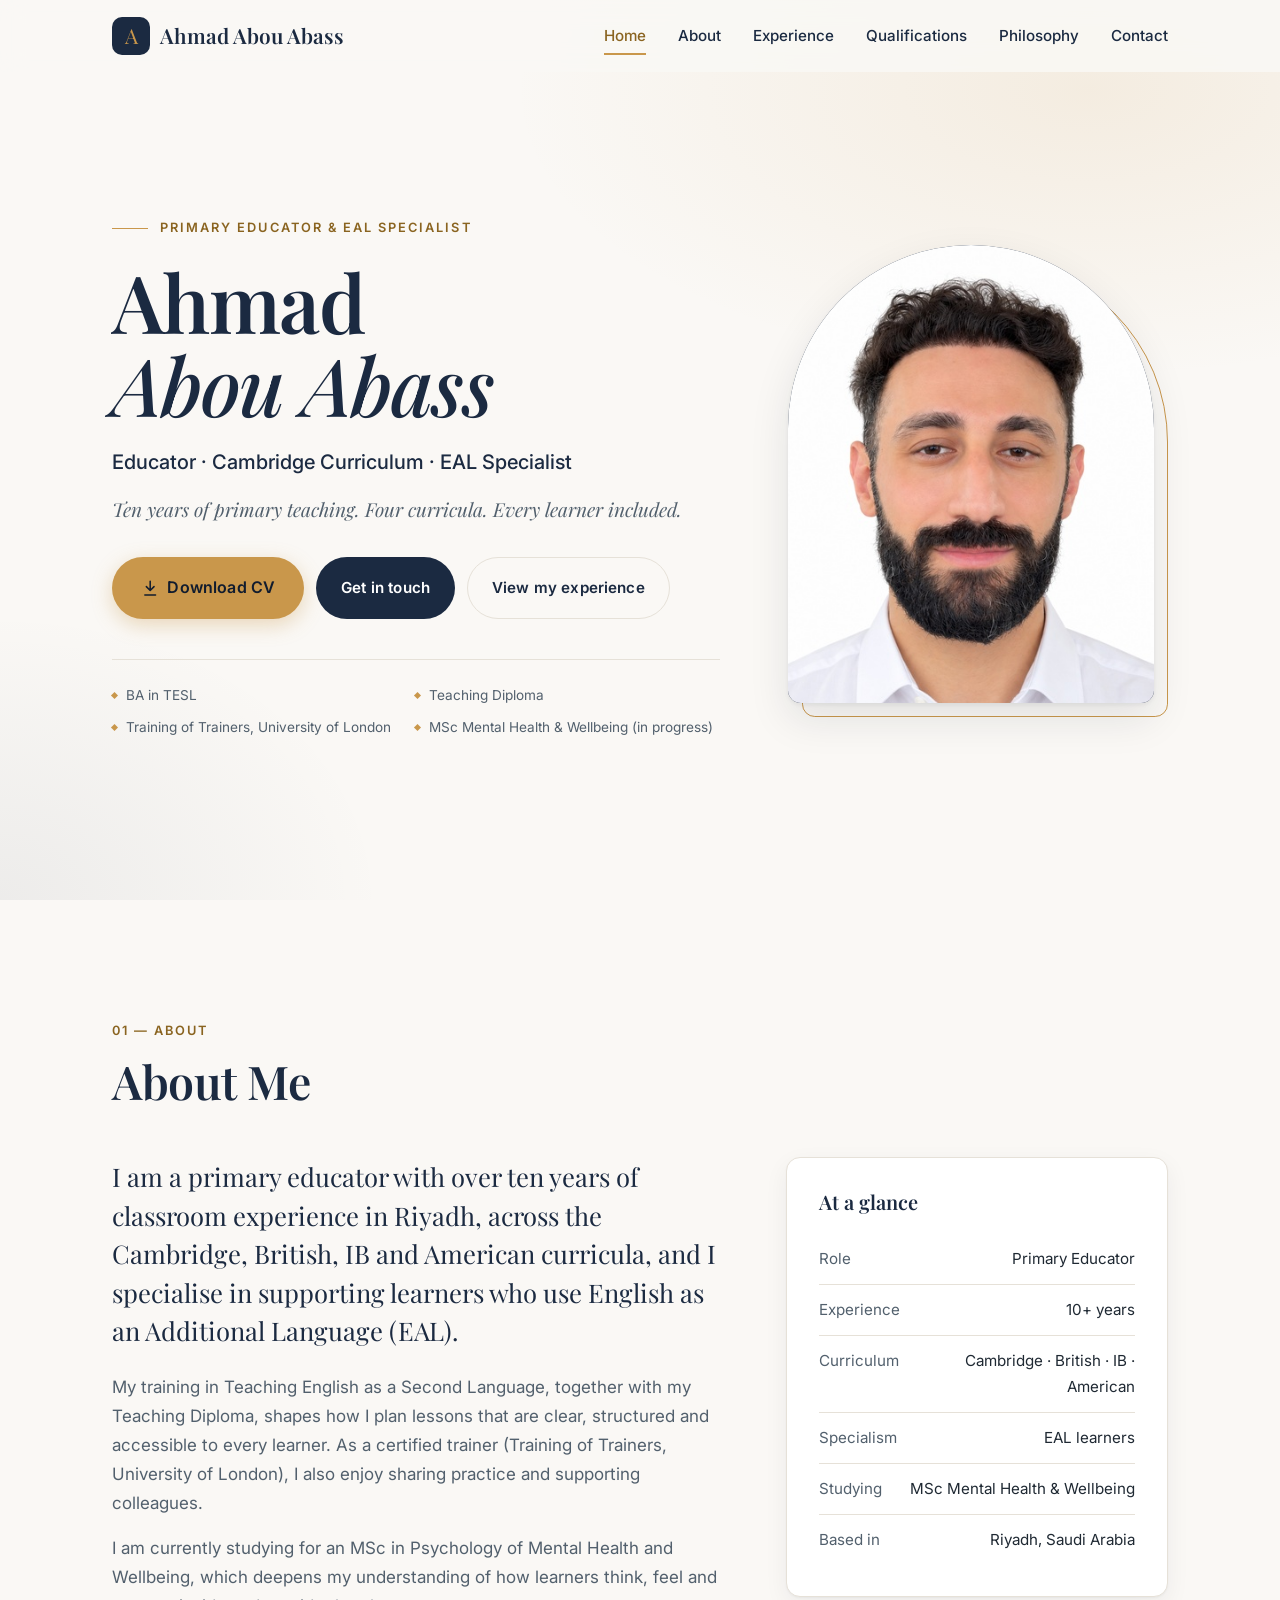
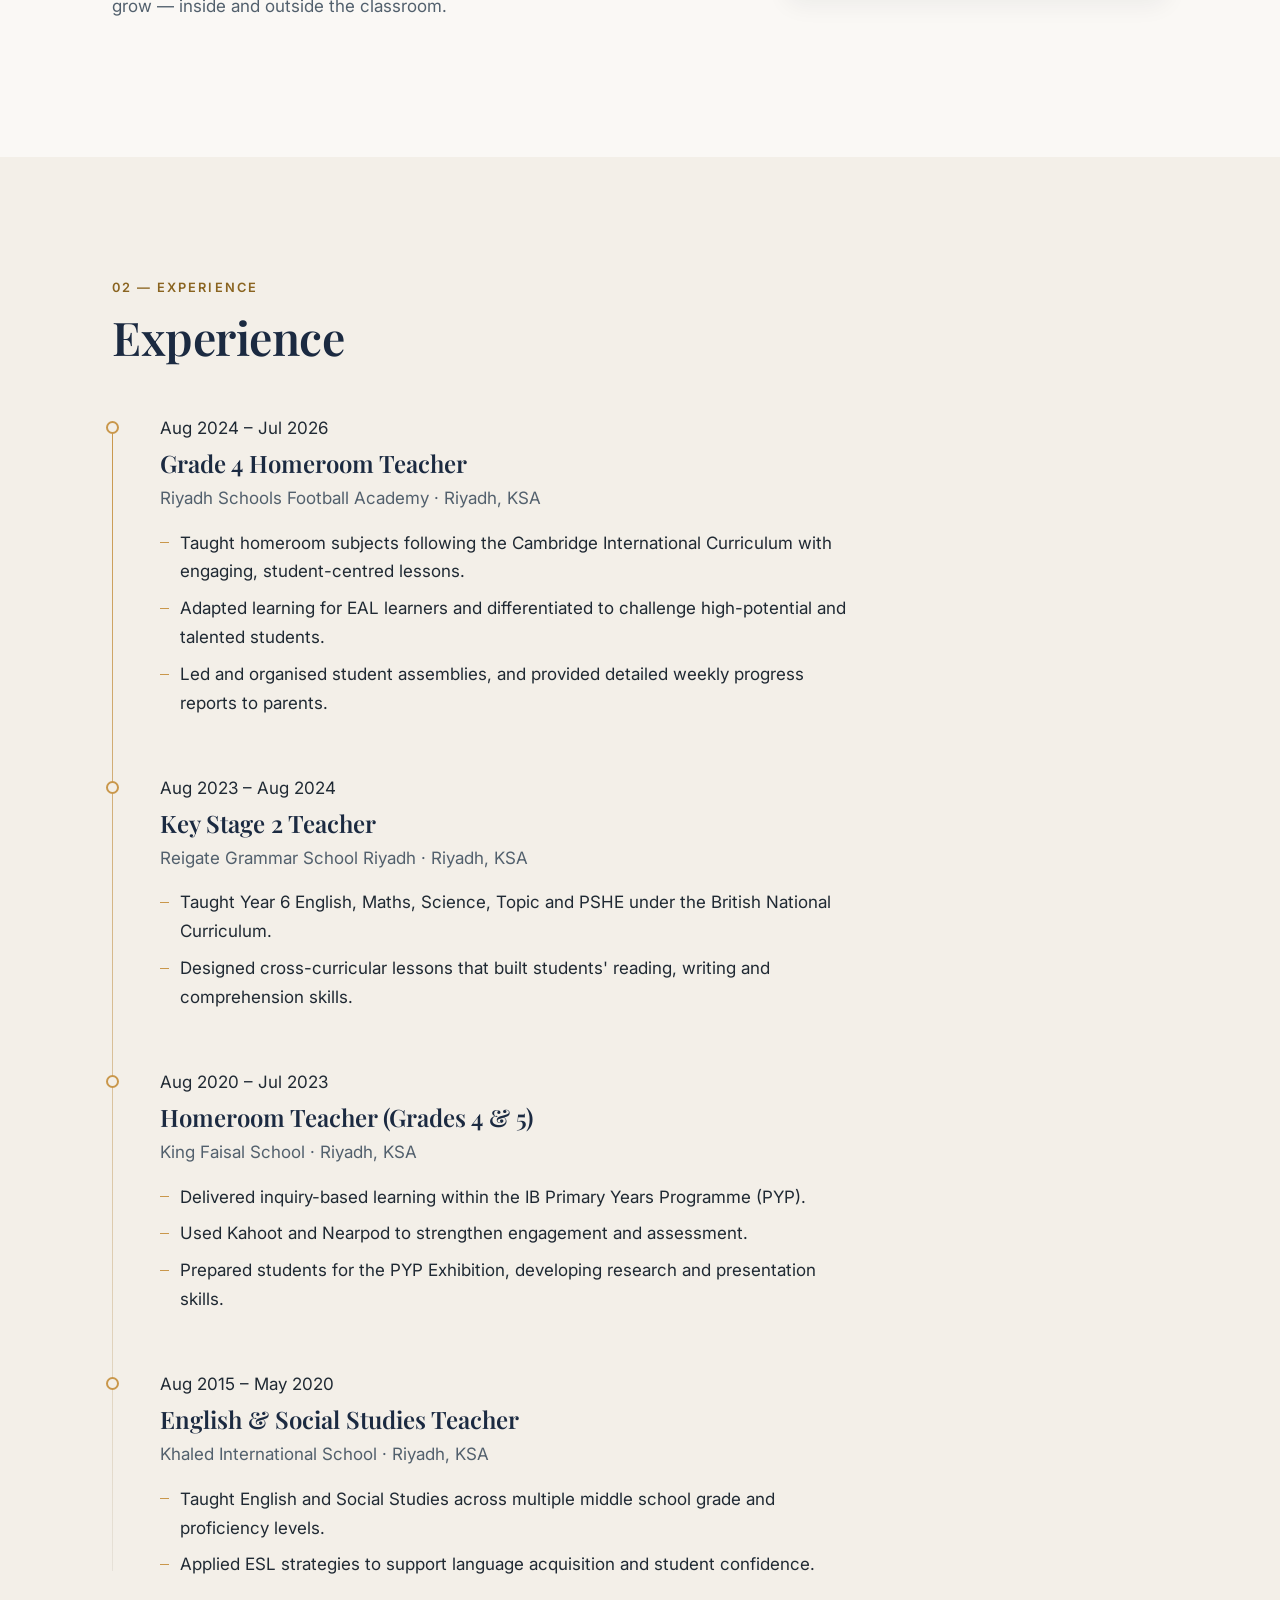
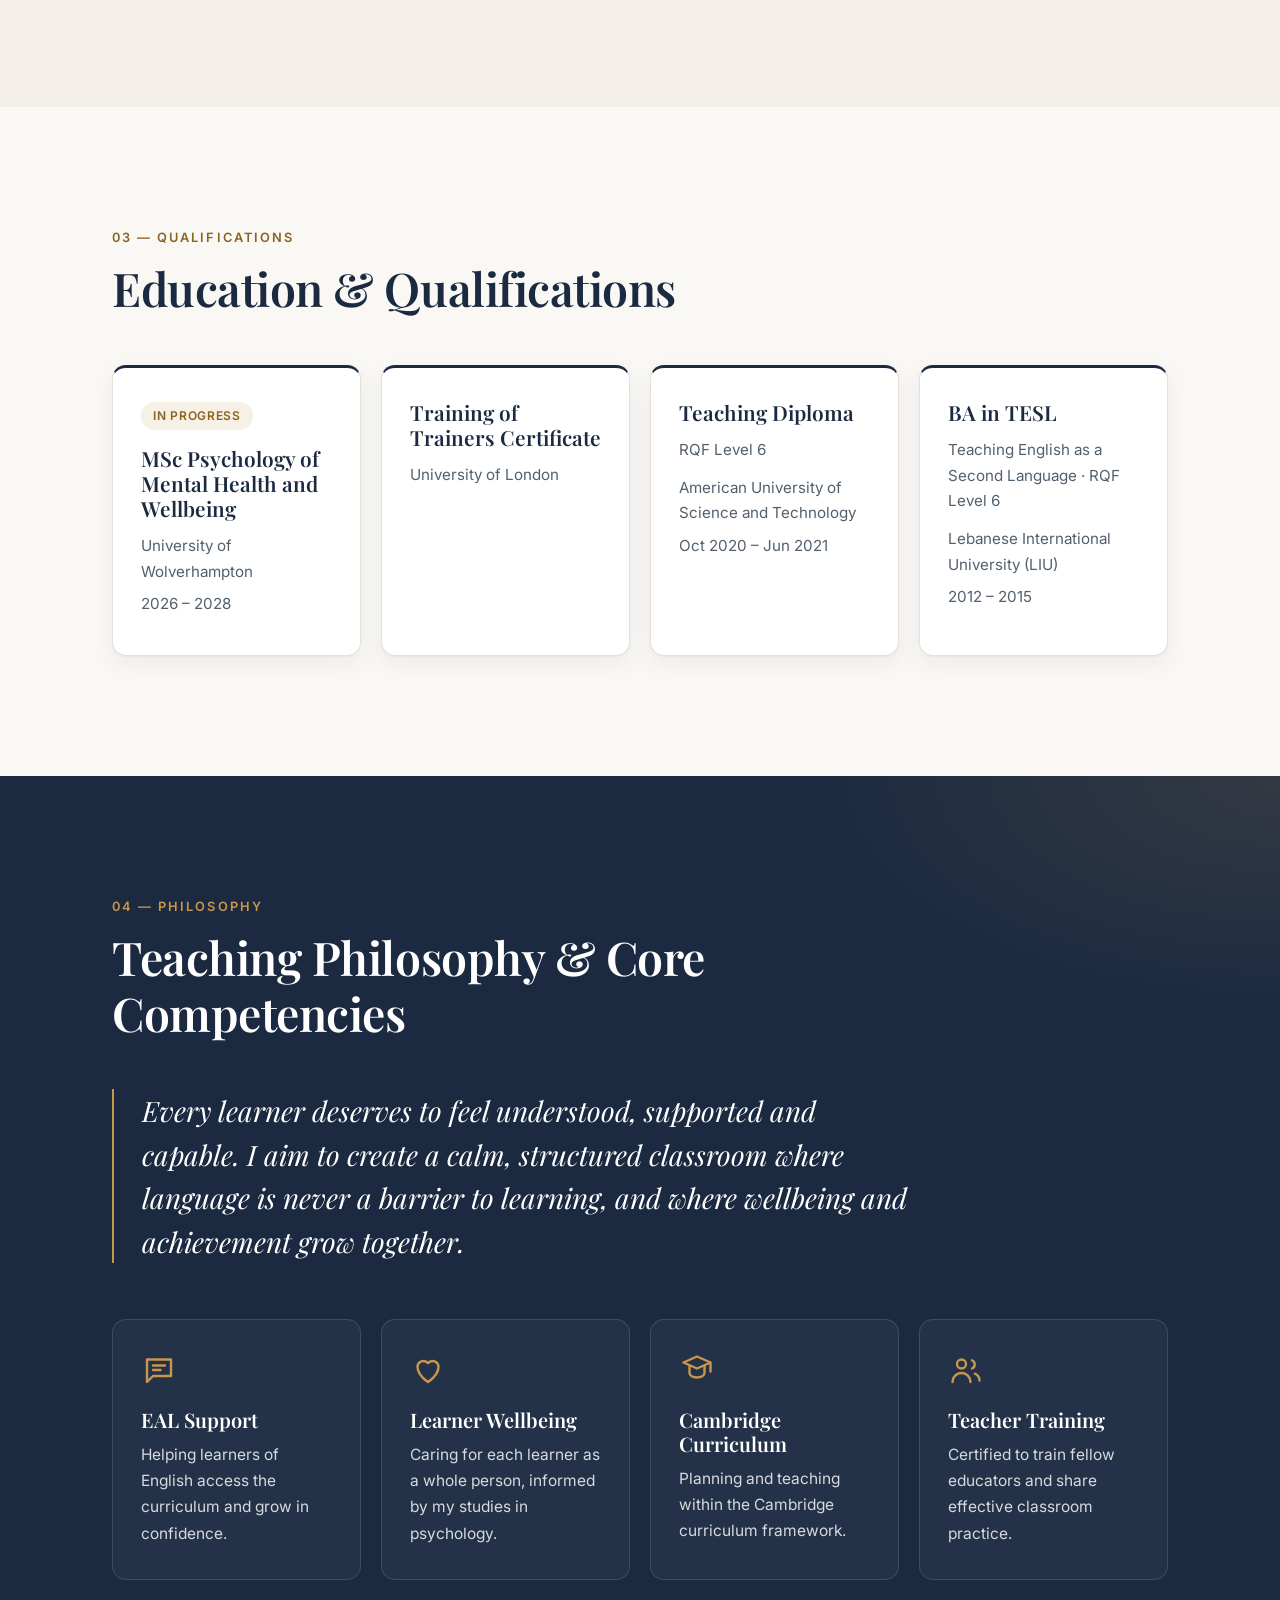
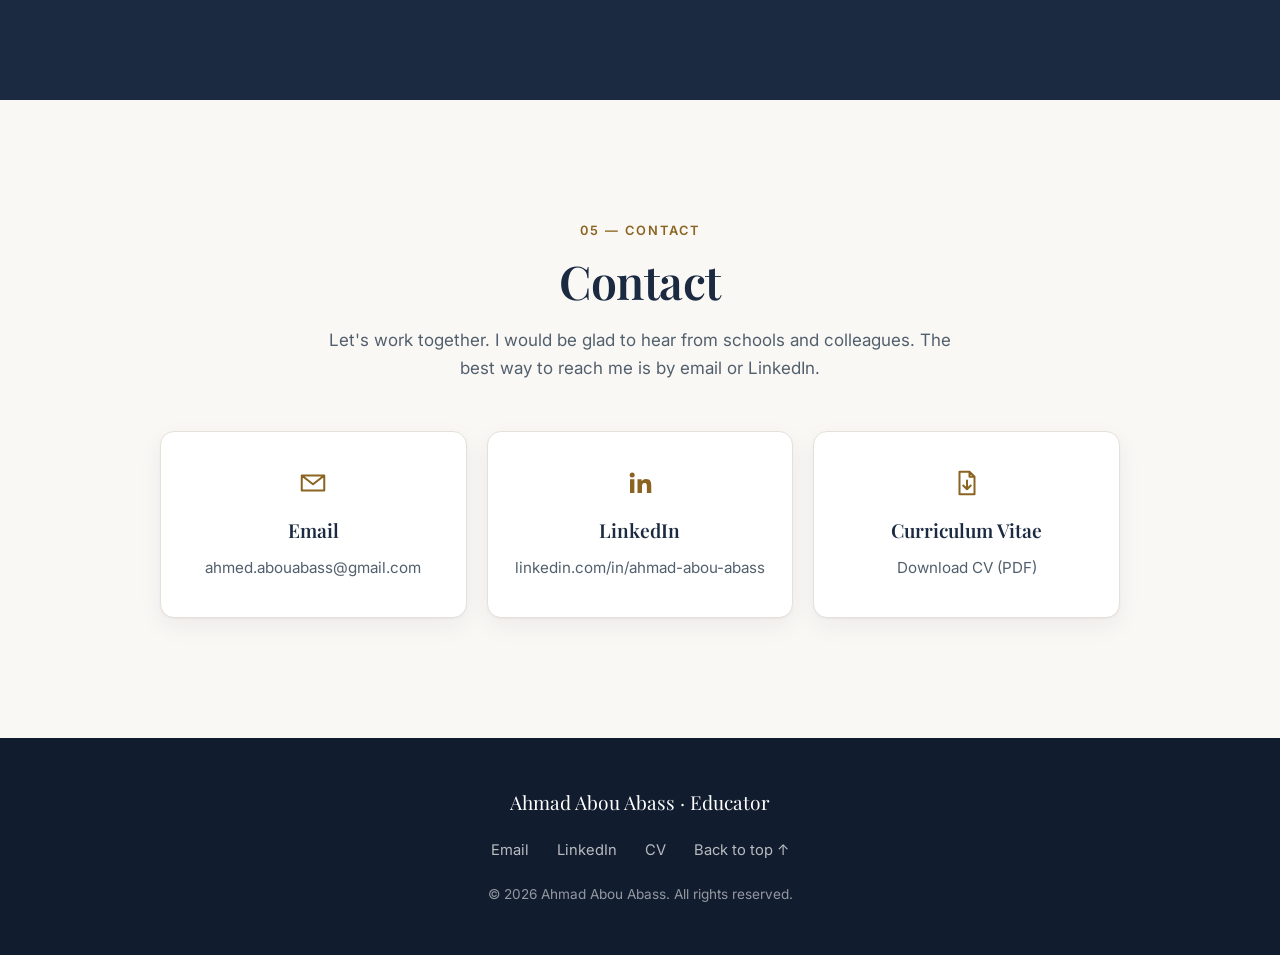
==== index.html @ f16c4aff "First version of Ahmad's portfolio website Single-page site with all eight sections, CV download, co" ====
<!DOCTYPE html>
<html lang="en">
<head>
  <!-- ===== Basic page settings ===== -->
  <meta charset="UTF-8">
  <!-- Makes the page scale correctly on phones and tablets -->
  <meta name="viewport" content="width=device-width, initial-scale=1">
  <title>Ahmad Abou Abass | Educator · Cambridge Curriculum · EAL Specialist</title>
  <meta name="description" content="Portfolio of Ahmad Abou Abass, a primary educator and EAL specialist with over ten years of experience across the Cambridge, British, IB and American curricula.">
  <meta name="theme-color" content="#1B2A41">

  <!-- Small "A" icon shown in the browser tab -->
  <link rel="icon" href="data:image/svg+xml,%3Csvg xmlns='http://www.w3.org/2000/svg' viewBox='0 0 64 64'%3E%3Crect width='64' height='64' rx='14' fill='%231B2A41'/%3E%3Ctext x='50%25' y='54%25' text-anchor='middle' dominant-baseline='middle' font-family='Georgia,serif' font-size='38' fill='%23C9974B'%3EA%3C/text%3E%3C/svg%3E">

  <!-- Fonts from Google Fonts: Playfair Display (headings) and Inter (body text) -->
  <link rel="preconnect" href="https://fonts.googleapis.com">
  <link rel="preconnect" href="https://fonts.gstatic.com" crossorigin>
  <link href="https://fonts.googleapis.com/css2?family=Inter:wght@400;500;600&family=Playfair+Display:ital,wght@0,500;0,600;1,500&display=swap" rel="stylesheet">

  <!-- Our own styles -->
  <link rel="stylesheet" href="styles.css">

  <!-- Tells the CSS that JavaScript is running (used for the fade-in animations) -->
  <script>document.documentElement.classList.add("js");</script>
  <!-- Our own JavaScript. "defer" means it runs after the page has loaded. -->
  <script src="script.js" defer></script>
</head>

<body>
  <!-- Accessibility: lets keyboard users jump straight past the menu -->
  <a class="skip-link" href="#main">Skip to main content</a>

  <!-- =====================================================
       SECTION 1: HEADER / NAVIGATION BAR
       ===================================================== -->
  <header class="site-header" id="site-header">
    <div class="container header-inner">
      <a class="logo" href="#home" aria-label="Ahmad Abou Abass, back to top">
        <span class="logo-mark" aria-hidden="true">A</span>
        <span class="logo-text">Ahmad Abou Abass</span>
      </a>

      <!-- Menu button: only visible on small screens -->
      <button class="nav-toggle" type="button" aria-controls="primary-nav" aria-expanded="false">
        <span class="nav-toggle-bars" aria-hidden="true"></span>
        <span class="visually-hidden">Open menu</span>
      </button>

      <nav class="primary-nav" id="primary-nav" aria-label="Main">
        <ul class="nav-list">
          <li><a class="nav-link" href="#home">Home</a></li>
          <li><a class="nav-link" href="#about">About</a></li>
          <li><a class="nav-link" href="#experience">Experience</a></li>
          <li><a class="nav-link" href="#education">Qualifications</a></li>
          <li><a class="nav-link" href="#philosophy">Philosophy</a></li>
          <li><a class="nav-link" href="#contact">Contact</a></li>
        </ul>
      </nav>
    </div>
  </header>

  <main id="main">

    <!-- =====================================================
         SECTION 2: HERO (the first thing visitors see)
         ===================================================== -->
    <section class="hero" id="home" aria-labelledby="hero-title">
      <div class="container hero-inner">
        <div class="hero-content">
          <p class="eyebrow reveal">Primary Educator &amp; EAL Specialist</p>
          <!-- The surname sits on its own line for a balanced, two-line heading -->
          <h1 class="hero-title reveal" id="hero-title">
            Ahmad <span class="hero-title-surname">Abou Abass</span>
          </h1>
          <p class="hero-subtitle reveal">
            Educator <span aria-hidden="true">·</span> Cambridge Curriculum <span aria-hidden="true">·</span> EAL Specialist
          </p>
          <p class="hero-tagline reveal">
            Ten years of primary teaching. Four curricula. Every learner included.
          </p>

          <div class="hero-actions reveal">
            <!-- Main call to action. The CV link is controlled in script.js -->
            <a class="btn btn--primary btn--large" href="cv/Ahmad-CV.pdf" data-cv-link>
              <svg class="btn-icon" viewBox="0 0 24 24" aria-hidden="true" focusable="false"><path d="M12 3v12m0 0-5-5m5 5 5-5M5 21h14" fill="none" stroke="currentColor" stroke-width="2" stroke-linecap="round" stroke-linejoin="round"/></svg>
              Download CV
            </a>
            <a class="btn btn--secondary" href="#contact">Get in touch</a>
            <a class="btn btn--ghost" href="#experience">View my experience</a>
          </div>

          <!-- Confirmed qualifications only -->
          <ul class="hero-credentials reveal" aria-label="Key qualifications">
            <li>BA in TESL</li>
            <li>Teaching Diploma</li>
            <li>Training of Trainers, University of London</li>
            <li>MSc Mental Health &amp; Wellbeing (in progress)</li>
          </ul>
        </div>

        <!-- =================================================
             PORTRAIT AREA
             TO CHANGE YOUR PHOTO LATER:
             Replace images/ahmad-abou-abass.jpg with a new photo
             of the same name (portrait shape, ideally at least
             800 × 1000 pixels), then update width and height
             below to the new photo's size.
             ================================================= -->
        <div class="hero-photo reveal">
          <div class="photo-frame">
            <img class="photo-image" src="images/ahmad-abou-abass.jpg" alt="Portrait of Ahmad Abou Abass" width="413" height="531">
          </div>
        </div>
      </div>
    </section>

    <!-- =====================================================
         SECTION 3: ABOUT ME
         DRAFT TEXT: written only from Ahmad's confirmed facts.
         Ahmad should review and personalise it.
         ===================================================== -->
    <section class="section" id="about" aria-labelledby="about-title">
      <div class="container">
        <header class="section-header reveal">
          <p class="section-number">01 — About</p>
          <h2 class="section-title" id="about-title">About Me</h2>
        </header>

        <div class="about-grid">
          <div class="about-text reveal">
            <p class="lead">
              I am a primary educator with over ten years of classroom experience in Riyadh, across the
              Cambridge, British, IB and American curricula, and I specialise in supporting learners who
              use English as an Additional Language (EAL).
            </p>
            <p>
              My training in Teaching English as a Second Language, together with my Teaching Diploma,
              shapes how I plan lessons that are clear, structured and accessible to every learner.
              As a certified trainer (Training of Trainers, University of London), I also enjoy
              sharing practice and supporting colleagues.
            </p>
            <p>
              I am currently studying for an MSc in Psychology of Mental Health and Wellbeing, which deepens my
              understanding of how learners think, feel and grow — inside and outside the classroom.
            </p>
          </div>

          <aside class="about-card reveal" aria-label="At a glance">
            <h3 class="about-card-title">At a glance</h3>
            <ul class="fact-list">
              <li><span class="fact-label">Role</span><span>Primary Educator</span></li>
              <li><span class="fact-label">Experience</span><span>10+ years</span></li>
              <li><span class="fact-label">Curriculum</span><span>Cambridge · British · IB · American</span></li>
              <li><span class="fact-label">Specialism</span><span>EAL learners</span></li>
              <li><span class="fact-label">Studying</span><span>MSc Mental Health &amp; Wellbeing</span></li>
              <li><span class="fact-label">Based in</span><span>Riyadh, Saudi Arabia</span></li>
            </ul>
          </aside>
        </div>
      </div>
    </section>

    <!-- =====================================================
         SECTION 4: EXPERIENCE (timeline)
         ===================================================== -->
    <section class="section section--tinted" id="experience" aria-labelledby="experience-title">
      <div class="container">
        <header class="section-header reveal">
          <p class="section-number">02 — Experience</p>
          <h2 class="section-title" id="experience-title">Experience</h2>
        </header>

        <ol class="timeline">
          <!-- Each role is one <li class="timeline-item">. Newest role first. -->
          <li class="timeline-item reveal">
            <p class="timeline-date">Aug 2024 – Jul 2026</p>
            <h3 class="timeline-role">Grade 4 Homeroom Teacher</h3>
            <p class="timeline-place">Riyadh Schools Football Academy · Riyadh, KSA</p>
            <ul class="timeline-points">
              <li>Taught homeroom subjects following the Cambridge International Curriculum with engaging, student-centred lessons.</li>
              <li>Adapted learning for EAL learners and differentiated to challenge high-potential and talented students.</li>
              <li>Led and organised student assemblies, and provided detailed weekly progress reports to parents.</li>
            </ul>
          </li>

          <li class="timeline-item reveal">
            <p class="timeline-date">Aug 2023 – Aug 2024</p>
            <h3 class="timeline-role">Key Stage 2 Teacher</h3>
            <p class="timeline-place">Reigate Grammar School Riyadh · Riyadh, KSA</p>
            <ul class="timeline-points">
              <li>Taught Year 6 English, Maths, Science, Topic and PSHE under the British National Curriculum.</li>
              <li>Designed cross-curricular lessons that built students' reading, writing and comprehension skills.</li>
            </ul>
          </li>

          <li class="timeline-item reveal">
            <p class="timeline-date">Aug 2020 – Jul 2023</p>
            <h3 class="timeline-role">Homeroom Teacher (Grades 4 &amp; 5)</h3>
            <p class="timeline-place">King Faisal School · Riyadh, KSA</p>
            <ul class="timeline-points">
              <li>Delivered inquiry-based learning within the IB Primary Years Programme (PYP).</li>
              <li>Used Kahoot and Nearpod to strengthen engagement and assessment.</li>
              <li>Prepared students for the PYP Exhibition, developing research and presentation skills.</li>
            </ul>
          </li>

          <li class="timeline-item reveal">
            <p class="timeline-date">Aug 2015 – May 2020</p>
            <h3 class="timeline-role">English &amp; Social Studies Teacher</h3>
            <p class="timeline-place">Khaled International School · Riyadh, KSA</p>
            <ul class="timeline-points">
              <li>Taught English and Social Studies across multiple middle school grade and proficiency levels.</li>
              <li>Applied ESL strategies to support language acquisition and student confidence.</li>
            </ul>
          </li>
        </ol>
      </div>
    </section>

    <!-- =====================================================
         SECTION 5: EDUCATION & QUALIFICATIONS (cards)
         ===================================================== -->
    <section class="section" id="education" aria-labelledby="education-title">
      <div class="container">
        <header class="section-header reveal">
          <p class="section-number">03 — Qualifications</p>
          <h2 class="section-title" id="education-title">Education &amp; Qualifications</h2>
        </header>

        <ul class="card-grid">
          <li class="card reveal">
            <span class="card-badge card-badge--progress">In progress</span>
            <h3 class="card-title">MSc Psychology of Mental Health and Wellbeing</h3>
            <p class="card-meta">University of Wolverhampton</p>
            <p class="card-meta">2026 – 2028</p>
          </li>

          <li class="card reveal">
            <h3 class="card-title">Training of Trainers Certificate</h3>
            <p class="card-meta">University of London</p>
          </li>

          <li class="card reveal">
            <h3 class="card-title">Teaching Diploma</h3>
            <p class="card-subtitle">RQF Level 6</p>
            <p class="card-meta">American University of Science and Technology</p>
            <p class="card-meta">Oct 2020 – Jun 2021</p>
          </li>

          <li class="card reveal">
            <h3 class="card-title">BA in TESL</h3>
            <p class="card-subtitle">Teaching English as a Second Language · RQF Level 6</p>
            <p class="card-meta">Lebanese International University (LIU)</p>
            <p class="card-meta">2012 – 2015</p>
          </li>
        </ul>
      </div>
    </section>

    <!-- =====================================================
         SECTION 6: TEACHING PHILOSOPHY & CORE COMPETENCIES
         DRAFT TEXT: Ahmad should review and personalise it.
         ===================================================== -->
    <section class="section section--dark" id="philosophy" aria-labelledby="philosophy-title">
      <div class="container">
        <header class="section-header reveal">
          <p class="section-number">04 — Philosophy</p>
          <h2 class="section-title" id="philosophy-title">Teaching Philosophy &amp; Core Competencies</h2>
        </header>

        <blockquote class="philosophy-quote reveal">
          <p>
            Every learner deserves to feel understood, supported and capable. I aim to create a calm,
            structured classroom where language is never a barrier to learning, and where wellbeing
            and achievement grow together.
          </p>
        </blockquote>

        <ul class="competency-grid">
          <li class="competency reveal">
            <svg class="competency-icon" viewBox="0 0 24 24" aria-hidden="true" focusable="false"><path d="M4 5h16v11H8l-4 4V5Z M8 9h8 M8 12h5" fill="none" stroke="currentColor" stroke-width="1.6" stroke-linecap="round" stroke-linejoin="round"/></svg>
            <h3 class="competency-title">EAL Support</h3>
            <p>Helping learners of English access the curriculum and grow in confidence.</p>
          </li>
          <li class="competency reveal">
            <svg class="competency-icon" viewBox="0 0 24 24" aria-hidden="true" focusable="false"><path d="M12 20s-7-4.4-7-10a4 4 0 0 1 7-2.6A4 4 0 0 1 19 10c0 5.6-7 10-7 10Z" fill="none" stroke="currentColor" stroke-width="1.6" stroke-linejoin="round"/></svg>
            <h3 class="competency-title">Learner Wellbeing</h3>
            <p>Caring for each learner as a whole person, informed by my studies in psychology.</p>
          </li>
          <li class="competency reveal">
            <svg class="competency-icon" viewBox="0 0 24 24" aria-hidden="true" focusable="false"><path d="M3 7l9-4 9 4-9 4-9-4Z M7 9v5c0 1.7 2.2 3 5 3s5-1.3 5-3V9 M21 7v6" fill="none" stroke="currentColor" stroke-width="1.6" stroke-linecap="round" stroke-linejoin="round"/></svg>
            <h3 class="competency-title">Cambridge Curriculum</h3>
            <p>Planning and teaching within the Cambridge curriculum framework.</p>
          </li>
          <li class="competency reveal">
            <svg class="competency-icon" viewBox="0 0 24 24" aria-hidden="true" focusable="false"><path d="M9 11a3 3 0 1 0 0-6 3 3 0 0 0 0 6Z M3 20c0-3.3 2.7-6 6-6s6 2.7 6 6 M16 5.5a3 3 0 0 1 0 5.5 M18 14.5c1.8.8 3 2.6 3 4.5" fill="none" stroke="currentColor" stroke-width="1.6" stroke-linecap="round" stroke-linejoin="round"/></svg>
            <h3 class="competency-title">Teacher Training</h3>
            <p>Certified to train fellow educators and share effective classroom practice.</p>
          </li>
        </ul>
      </div>
    </section>

    <!-- =====================================================
         SECTION 7: CONTACT
         Email and LinkedIn are set in script.js (SITE_SETTINGS)
         ===================================================== -->
    <section class="section" id="contact" aria-labelledby="contact-title">
      <div class="container contact-inner">
        <header class="section-header section-header--center reveal">
          <p class="section-number">05 — Contact</p>
          <h2 class="section-title" id="contact-title">Contact</h2>
          <p class="section-intro">
            Let's work together. I would be glad to hear from schools and colleagues. The best way to reach me is by email or LinkedIn.
          </p>
        </header>

        <ul class="contact-grid">
          <li class="reveal">
            <a class="contact-card" href="#contact" data-contact="email">
              <svg class="contact-icon" viewBox="0 0 24 24" aria-hidden="true" focusable="false"><path d="M3 6h18v12H3V6Zm0 0 9 7 9-7" fill="none" stroke="currentColor" stroke-width="1.6" stroke-linejoin="round"/></svg>
              <span class="contact-label">Email</span>
              <span class="contact-value" data-contact-text="email"><span class="placeholder placeholder--small">[PLACEHOLDER: Email address]</span></span>
            </a>
          </li>
          <li class="reveal">
            <a class="contact-card" href="#contact" data-contact="linkedin">
              <svg class="contact-icon" viewBox="0 0 24 24" aria-hidden="true" focusable="false"><path d="M4 9h3.5v11H4V9Zm1.75-5.5a2 2 0 1 1 0 4 2 2 0 0 1 0-4ZM10 9h3.3v1.6c.5-.9 1.7-1.9 3.6-1.9 3.6 0 4.1 2.3 4.1 5.3V20h-3.5v-5.2c0-1.3 0-2.9-1.8-2.9s-2.1 1.4-2.1 2.8V20H10V9Z" fill="currentColor"/></svg>
              <span class="contact-label">LinkedIn</span>
              <span class="contact-value" data-contact-text="linkedin"><span class="placeholder placeholder--small">[PLACEHOLDER: LinkedIn URL]</span></span>
            </a>
          </li>
          <li class="reveal">
            <a class="contact-card" href="cv/Ahmad-CV.pdf" data-cv-link>
              <svg class="contact-icon" viewBox="0 0 24 24" aria-hidden="true" focusable="false"><path d="M6 3h8l4 4v14H6V3Zm8 0v4h4 M12 10v7m0 0-3-3m3 3 3-3" fill="none" stroke="currentColor" stroke-width="1.6" stroke-linecap="round" stroke-linejoin="round"/></svg>
              <span class="contact-label">Curriculum Vitae</span>
              <span class="contact-value">Download CV (PDF)</span>
            </a>
          </li>
        </ul>
      </div>
    </section>

  </main>

  <!-- =====================================================
       SECTION 8: FOOTER
       ===================================================== -->
  <footer class="site-footer">
    <div class="container footer-inner">
      <p class="footer-name">Ahmad Abou Abass <span aria-hidden="true">·</span> Educator</p>
      <ul class="footer-links">
        <li><a href="#contact" data-contact="email">Email</a></li>
        <li><a href="#contact" data-contact="linkedin">LinkedIn</a></li>
        <li><a href="cv/Ahmad-CV.pdf" data-cv-link>CV</a></li>
        <li><a href="#home">Back to top ↑</a></li>
      </ul>
      <p class="footer-copy">&copy; <span id="current-year">2026</span> Ahmad Abou Abass. All rights reserved.</p>
    </div>
  </footer>

  <!-- Small pop-up message area (used for "coming soon" notices).
       aria-live means screen readers will read the message aloud. -->
  <div class="notice" id="site-notice" role="status" aria-live="polite"></div>
</body>
</html>
---- styles.css ----
/* =========================================================
   styles.css — the look of Ahmad's portfolio
   ---------------------------------------------------------
   Contents:
   1.  Design settings (colours, fonts, spacing)
   2.  Basic reset and page defaults
   3.  Reusable helpers (container, buttons, placeholders)
   4.  Header and navigation
   5.  Hero
   6.  Shared section styles
   7.  About
   8.  Experience timeline
   9.  Education cards
   10. Philosophy & competencies
   11. Contact
   12. Footer
   13. Pop-up notice
   14. Fade-in animations
   15. Screen sizes (small phones, tablet, desktop)
   16. Reduced motion (accessibility)
   ========================================================= */


/* ---------- 1. Design settings ----------
   Change a colour or font here and it updates everywhere. */
:root {
  /* Colours */
  --color-navy:        #1B2A41;  /* main brand colour */
  --color-navy-deep:   #111C2E;  /* footer, darkest areas */
  --color-gold:        #C9974B;  /* warm accent (buttons, details) */
  --color-gold-dark:   #8A6420;  /* gold for small text on light backgrounds */
  --color-ink:         #1F2933;  /* main text */
  --color-muted:       #52606D;  /* secondary text */
  --color-bg:          #FAF8F5;  /* warm ivory page background */
  --color-bg-tint:     #F3EFE8;  /* slightly darker background for alternate sections */
  --color-surface:     #FFFFFF;  /* cards */
  --color-line:        #E6E1D8;  /* thin borders */

  /* Fonts */
  --font-heading: "Playfair Display", Georgia, "Times New Roman", serif;
  --font-body:    "Inter", system-ui, -apple-system, "Segoe UI", Roboto, Arial, sans-serif;

  /* Spacing and shapes */
  --container-width: 1120px;
  --section-space:   clamp(4.5rem, 10vw, 7.5rem);
  --radius:          14px;
  --radius-small:    8px;
  --shadow-soft:     0 1px 2px rgba(17, 28, 46, 0.04), 0 8px 24px rgba(17, 28, 46, 0.06);
  --shadow-lift:     0 2px 4px rgba(17, 28, 46, 0.06), 0 16px 40px rgba(17, 28, 46, 0.10);
  --header-height:   72px;
  --ease:            cubic-bezier(0.22, 1, 0.36, 1);
}


/* ---------- 2. Basic reset and page defaults ---------- */
*,
*::before,
*::after {
  box-sizing: border-box; /* widths include padding, which makes layout predictable */
}

html {
  scroll-behavior: smooth;                         /* smooth scrolling for menu links */
  scroll-padding-top: calc(var(--header-height) + 16px); /* stops the fixed header covering headings */
}

body {
  margin: 0;
  font-family: var(--font-body);
  font-size: 1.0625rem;
  line-height: 1.7;
  color: var(--color-ink);
  background-color: var(--color-bg);
  -webkit-font-smoothing: antialiased;
}

/* Stops the page scrolling behind the open mobile menu */
body.menu-open {
  overflow: hidden;
}

h1, h2, h3 {
  font-family: var(--font-heading);
  font-weight: 600;
  line-height: 1.2;
  color: var(--color-navy);
  margin: 0;
}

p {
  margin: 0 0 1rem;
}

ul, ol {
  margin: 0;
  padding: 0;
  list-style: none;
}

a {
  color: inherit;
}

svg {
  display: block;
}

/* Clear focus outline for keyboard users (accessibility) */
:focus-visible {
  outline: 3px solid var(--color-gold);
  outline-offset: 3px;
  border-radius: 4px;
}


/* ---------- 3. Reusable helpers ---------- */

/* Centres content and keeps it from getting too wide */
.container {
  width: 100%;
  max-width: var(--container-width);
  margin: 0 auto;
  padding: 0 1.5rem;
}

/* Hidden visually, but still read by screen readers */
.visually-hidden {
  position: absolute;
  width: 1px;
  height: 1px;
  padding: 0;
  margin: -1px;
  overflow: hidden;
  clip: rect(0, 0, 0, 0);
  white-space: nowrap;
  border: 0;
}

/* "Skip to main content" link: appears only when focused with the keyboard */
.skip-link {
  position: absolute;
  top: -100px;
  left: 1rem;
  z-index: 200;
  padding: 0.75rem 1.25rem;
  background: var(--color-navy);
  color: #fff;
  border-radius: var(--radius-small);
  text-decoration: none;
  font-weight: 600;
}

.skip-link:focus {
  top: 1rem;
}

/* Buttons */
.btn {
  display: inline-flex;
  align-items: center;
  justify-content: center;
  gap: 0.5rem;
  padding: 0.8rem 1.5rem;
  border: 1.5px solid transparent;
  border-radius: 999px;
  font-family: var(--font-body);
  font-size: 0.95rem;
  font-weight: 600;
  letter-spacing: 0.01em;
  text-decoration: none;
  cursor: pointer;
  transition: transform 0.25s var(--ease), box-shadow 0.25s var(--ease),
              background-color 0.25s ease, color 0.25s ease, border-color 0.25s ease;
}

.btn:hover {
  transform: translateY(-2px);
}

.btn--large {
  padding: 1rem 1.75rem;
  font-size: 1rem;
}

/* Gold: the main button (Download CV) */
.btn--primary {
  background-color: var(--color-gold);
  color: var(--color-navy-deep);
  box-shadow: 0 6px 20px rgba(201, 151, 75, 0.35);
}

.btn--primary:hover {
  background-color: #D4A65E;
  box-shadow: 0 10px 28px rgba(201, 151, 75, 0.45);
}

/* Navy: secondary button */
.btn--secondary {
  background-color: var(--color-navy);
  color: #fff;
}

.btn--secondary:hover {
  background-color: var(--color-navy-deep);
  box-shadow: var(--shadow-soft);
}

/* Outline: quiet third button */
.btn--ghost {
  border-color: var(--color-line);
  color: var(--color-navy);
  background: transparent;
}

.btn--ghost:hover {
  border-color: var(--color-navy);
}

.btn-icon {
  width: 1.15em;
  height: 1.15em;
}

/* Placeholders: highlighted so missing information is easy to spot */
.placeholder {
  display: inline-block;
  padding: 0.05em 0.45em;
  font-family: var(--font-body);
  font-size: 0.85em;
  font-weight: 500;
  font-style: normal;
  line-height: 1.5;
  color: #7A5300;
  background-color: #FFF4D6;
  border: 1px dashed #D9A93F;
  border-radius: 6px;
}

.placeholder--small {
  font-size: 0.8rem;
}


/* ---------- 4. Header and navigation ---------- */
.site-header {
  position: fixed;
  top: 0;
  left: 0;
  right: 0;
  z-index: 100;
  height: var(--header-height);
  background-color: rgba(250, 248, 245, 0.85);
  backdrop-filter: blur(12px);           /* frosted-glass effect */
  -webkit-backdrop-filter: blur(12px);
  border-bottom: 1px solid transparent;
  transition: border-color 0.3s ease, box-shadow 0.3s ease;
}

/* Added by script.js once the visitor scrolls down */
.site-header.is-scrolled {
  border-bottom-color: var(--color-line);
  box-shadow: 0 4px 20px rgba(17, 28, 46, 0.05);
}

.header-inner {
  display: flex;
  align-items: center;
  justify-content: space-between;
  height: 100%;
}

.logo {
  display: inline-flex;
  align-items: center;
  gap: 0.65rem;
  text-decoration: none;
}

.logo-mark {
  display: grid;
  place-items: center;
  width: 38px;
  height: 38px;
  border-radius: 10px;
  background-color: var(--color-navy);
  color: var(--color-gold);
  font-family: var(--font-heading);
  font-size: 1.3rem;
}

.logo-text {
  font-family: var(--font-heading);
  font-size: 1.3rem;
  font-weight: 600;
  color: var(--color-navy);
}

/* Menu ("hamburger") button — mobile only */
.nav-toggle {
  position: relative;
  z-index: 110;
  display: grid;
  place-items: center;
  width: 44px;   /* 44px = comfortable tap size on phones */
  height: 44px;
  padding: 0;
  border: 1px solid var(--color-line);
  border-radius: 10px;
  background: var(--color-surface);
  cursor: pointer;
}

/* Three lines drawn with one element and its ::before / ::after */
.nav-toggle-bars,
.nav-toggle-bars::before,
.nav-toggle-bars::after {
  display: block;
  width: 20px;
  height: 2px;
  border-radius: 2px;
  background-color: var(--color-navy);
  transition: transform 0.3s var(--ease), background-color 0.2s ease;
}

.nav-toggle-bars {
  position: relative;
}

.nav-toggle-bars::before,
.nav-toggle-bars::after {
  content: "";
  position: absolute;
  left: 0;
}

.nav-toggle-bars::before { top: -6px; }
.nav-toggle-bars::after  { top: 6px; }

/* When the menu is open, the three lines turn into an "X" */
.nav-toggle[aria-expanded="true"] .nav-toggle-bars {
  background-color: transparent;
}

.nav-toggle[aria-expanded="true"] .nav-toggle-bars::before {
  transform: translateY(6px) rotate(45deg);
}

.nav-toggle[aria-expanded="true"] .nav-toggle-bars::after {
  transform: translateY(-6px) rotate(-45deg);
}

/* Mobile menu panel: hidden above the screen until opened */
.primary-nav {
  position: fixed;
  top: var(--header-height);
  left: 0;
  right: 0;
  height: calc(100vh - var(--header-height));
  height: calc(100dvh - var(--header-height));
  padding: 2rem 1.5rem;
  background-color: var(--color-bg);
  border-top: 1px solid var(--color-line);
  opacity: 0;
  visibility: hidden;
  transform: translateY(-12px);
  transition: opacity 0.3s ease, transform 0.3s var(--ease), visibility 0.3s;
}

.primary-nav.is-open {
  opacity: 1;
  visibility: visible;
  transform: translateY(0);
}

.nav-list {
  display: flex;
  flex-direction: column;
  gap: 0.25rem;
}

.nav-link {
  display: block;
  padding: 0.85rem 0;
  font-family: var(--font-heading);
  font-size: 1.6rem;
  color: var(--color-navy);
  text-decoration: none;
  border-bottom: 1px solid var(--color-line);
}

.nav-link.is-active {
  color: var(--color-gold-dark);
}


/* ---------- 5. Hero ---------- */
.hero {
  position: relative;
  overflow: hidden;
  /* Top space = header height + breathing room; bottom slightly less than other sections */
  padding: calc(var(--header-height) + clamp(2.5rem, 6vw, 4.5rem)) 0 clamp(4rem, 8vw, 6rem);
  /* Soft glows in the background for depth */
  background:
    radial-gradient(60rem 30rem at 85% 10%, rgba(201, 151, 75, 0.12), transparent 60%),
    radial-gradient(40rem 30rem at 0% 100%, rgba(27, 42, 65, 0.06), transparent 60%),
    var(--color-bg);
}

.hero-inner {
  display: grid;
  gap: 3.5rem;
  align-items: center;
}

/* Keeps the text block a comfortable reading width */
.hero-content {
  max-width: 38rem;
}

.eyebrow {
  display: inline-flex;
  align-items: center;
  gap: 0.75rem;
  margin-bottom: 1.25rem;
  font-size: 0.8rem;
  font-weight: 600;
  letter-spacing: 0.16em;
  text-transform: uppercase;
  color: var(--color-gold-dark);
}

/* Small gold line before the eyebrow text */
.eyebrow::before {
  content: "";
  width: 2.25rem;
  height: 1px;
  background-color: var(--color-gold);
}

/* The name: sized to fit "Ahmad Abou Abass" on two balanced lines */
.hero-title {
  font-size: clamp(2.9rem, 7.5vw, 5rem);
  letter-spacing: -0.02em;
  line-height: 1.04;
  margin-bottom: 1.25rem;
}

/* Surname on its own line, in the elegant italic of the same font */
.hero-title-surname {
  display: block;
  font-style: italic;
  font-weight: 500;
}

.hero-subtitle {
  font-size: clamp(1.05rem, 2vw, 1.25rem);
  font-weight: 500;
  color: var(--color-navy);
  margin-bottom: 0.85rem;
}

.hero-tagline {
  font-family: var(--font-heading);
  font-style: italic;
  font-size: 1.2rem;
  color: var(--color-muted);
  margin-bottom: 2rem;
}

.hero-actions {
  display: flex;
  flex-wrap: wrap;
  gap: 0.75rem;
}

/* Row of qualifications under the buttons, separated by a thin line */
.hero-credentials {
  display: grid;
  gap: 0.6rem 1.5rem;
  margin-top: 2.5rem;
  padding-top: 1.5rem;
  border-top: 1px solid var(--color-line);
  font-size: 0.85rem;
  color: var(--color-muted);
}

.hero-credentials li {
  display: inline-flex;
  align-items: center;
  gap: 0.55rem;
}

/* Small gold diamond before each qualification */
.hero-credentials li::before {
  content: "";
  width: 5px;
  height: 5px;
  background-color: var(--color-gold);
  transform: rotate(45deg);
  flex-shrink: 0;
}

/* Hero items fade in one after another (a "stagger") */
.hero-content > .reveal:nth-child(2) { transition-delay: 0.08s; }
.hero-content > .reveal:nth-child(3) { transition-delay: 0.16s; }
.hero-content > .reveal:nth-child(4) { transition-delay: 0.24s; }
.hero-content > .reveal:nth-child(5) { transition-delay: 0.32s; }
.hero-content > .reveal:nth-child(6) { transition-delay: 0.40s; }
.hero-photo.reveal                   { transition-delay: 0.20s; }

/* ----- Portrait area ----- */
.hero-photo {
  position: relative;
  isolation: isolate; /* keeps the gold outline layered just behind the frame */
  justify-self: center;
  width: min(100%, 360px);
}

/* Thin gold outline offset behind the frame */
.hero-photo::before {
  content: "";
  position: absolute;
  inset: 14px -14px -14px 14px;
  z-index: -1;
  border: 1px solid var(--color-gold);
  border-radius: 200px 200px var(--radius) var(--radius);
}

.photo-frame {
  position: relative;
  display: flex;
  flex-direction: column;
  align-items: center;
  justify-content: center;
  gap: 1rem;
  aspect-ratio: 4 / 5;                /* portrait shape: 4 wide, 5 tall */
  overflow: hidden;                   /* keeps the photo inside the arch */
  border-radius: 200px 200px var(--radius) var(--radius); /* arched top */
  background: linear-gradient(160deg, var(--color-navy) 0%, var(--color-navy-deep) 100%);
  box-shadow: var(--shadow-lift);
}

/* Keeps the photo placeholder label neatly inside the frame */
.photo-frame .placeholder {
  max-width: 85%;
  text-align: center;
}

/* Your photo: fills the frame and is cropped neatly (never stretched) */
.photo-image {
  position: absolute;
  inset: 0;
  width: 100%;
  height: 100%;
  object-fit: cover;
  object-position: center 20%; /* keeps the face near the top in view */
}

.photo-initial {
  font-family: var(--font-heading);
  font-size: 7rem;
  line-height: 1;
  color: var(--color-gold);
}


/* ---------- 6. Shared section styles ---------- */
.section {
  padding: var(--section-space) 0;
}

.section--tinted {
  background-color: var(--color-bg-tint);
}

.section-header {
  max-width: 40rem;
  margin-bottom: 3rem;
}

.section-header--center {
  margin-left: auto;
  margin-right: auto;
  text-align: center;
}

.section-number {
  margin-bottom: 0.75rem;
  font-size: 0.8rem;
  font-weight: 600;
  letter-spacing: 0.16em;
  text-transform: uppercase;
  color: var(--color-gold-dark);
}

.section-title {
  font-size: clamp(2rem, 4.5vw, 2.9rem);
  letter-spacing: -0.01em;
}

.section-intro {
  margin-top: 1rem;
  color: var(--color-muted);
}


/* ---------- 7. About ---------- */
.about-grid {
  display: grid;
  gap: 2.5rem;
}

.about-text p {
  color: var(--color-muted);
}

.about-text .lead {
  font-family: var(--font-heading);
  font-size: clamp(1.3rem, 2.6vw, 1.6rem);
  line-height: 1.5;
  color: var(--color-navy);
  margin-bottom: 1.5rem;
}

.about-card {
  align-self: start;
  padding: 2rem;
  background-color: var(--color-surface);
  border: 1px solid var(--color-line);
  border-radius: var(--radius);
  box-shadow: var(--shadow-soft);
}

.about-card-title {
  font-size: 1.25rem;
  margin-bottom: 1.25rem;
}

.fact-list li {
  display: flex;
  justify-content: space-between;
  gap: 1rem;
  padding: 0.75rem 0;
  border-bottom: 1px solid var(--color-line);
  font-size: 0.95rem;
  text-align: right;
}

.fact-list li:last-child {
  border-bottom: none;
}

.fact-label {
  color: var(--color-muted);
  text-align: left;
}


/* ---------- 8. Experience timeline ---------- */
.timeline {
  position: relative;
  max-width: 46rem;
  padding-left: 2rem;
}

/* The vertical gold line */
.timeline::before {
  content: "";
  position: absolute;
  top: 0.5rem;
  bottom: 0.5rem;
  left: 0;
  width: 1px;
  background: linear-gradient(var(--color-gold), var(--color-line));
}

.timeline-item {
  position: relative;
  padding-bottom: 3rem;
}

.timeline-item:last-child {
  padding-bottom: 0;
}

/* The dot on the line */
.timeline-item::before {
  content: "";
  position: absolute;
  top: 0.45rem;
  left: calc(-2rem - 6px);
  width: 13px;
  height: 13px;
  border-radius: 50%;
  background-color: var(--color-bg-tint);
  border: 2px solid var(--color-gold);
}

.timeline-date {
  margin-bottom: 0.4rem;
}

.timeline-role {
  font-size: 1.5rem;
  margin-bottom: 0.35rem;
}

.timeline-place {
  color: var(--color-muted);
  margin-bottom: 1rem;
}

.timeline-points li {
  position: relative;
  padding-left: 1.25rem;
  margin-bottom: 0.5rem;
  color: var(--color-ink);
}

/* Small gold dash instead of a normal bullet */
.timeline-points li::before {
  content: "";
  position: absolute;
  top: 0.8em;
  left: 0;
  width: 0.55rem;
  height: 1px;
  background-color: var(--color-gold);
}


/* ---------- 9. Education cards ---------- */
.card-grid {
  display: grid;
  gap: 1.25rem;
  /* As many columns as fit, each at least 240px wide */
  grid-template-columns: repeat(auto-fit, minmax(240px, 1fr));
}

.card {
  position: relative;
  padding: 2rem 1.75rem;
  background-color: var(--color-surface);
  border: 1px solid var(--color-line);
  border-top: 3px solid var(--color-navy);
  border-radius: var(--radius);
  box-shadow: var(--shadow-soft);
  transition: transform 0.35s var(--ease), box-shadow 0.35s var(--ease);
}

.card:hover {
  transform: translateY(-4px);
  box-shadow: var(--shadow-lift);
}

.card-badge {
  display: inline-block;
  margin-bottom: 1rem;
  padding: 0.25rem 0.75rem;
  border-radius: 999px;
  font-size: 0.75rem;
  font-weight: 600;
  letter-spacing: 0.06em;
  text-transform: uppercase;
}

.card-badge--progress {
  background-color: rgba(201, 151, 75, 0.15);
  color: var(--color-gold-dark);
}

.card-title {
  font-size: 1.3rem;
  margin-bottom: 0.75rem;
}

.card-subtitle {
  font-size: 0.95rem;
  color: var(--color-muted);
  margin-bottom: 0.75rem;
}

.card-meta {
  font-size: 0.95rem;
  color: var(--color-muted);
  margin-bottom: 0.4rem;
}


/* ---------- 10. Philosophy & competencies (dark section) ---------- */
.section--dark {
  background:
    radial-gradient(50rem 25rem at 100% 0%, rgba(201, 151, 75, 0.14), transparent 60%),
    var(--color-navy);
  color: rgba(255, 255, 255, 0.82);
}

.section--dark .section-title,
.section--dark h3 {
  color: #fff;
}

.section--dark .section-number {
  color: var(--color-gold);
}

.philosophy-quote {
  position: relative;
  max-width: 50rem;
  margin: 0 0 3.5rem;
  padding-left: 1.75rem;
  border-left: 2px solid var(--color-gold);
}

.philosophy-quote p {
  margin: 0;
  font-family: var(--font-heading);
  font-style: italic;
  font-size: clamp(1.3rem, 2.8vw, 1.75rem);
  line-height: 1.55;
  color: #fff;
}

.competency-grid {
  display: grid;
  gap: 1.25rem;
  grid-template-columns: repeat(auto-fit, minmax(230px, 1fr));
}

.competency {
  padding: 2rem 1.75rem;
  border: 1px solid rgba(255, 255, 255, 0.12);
  border-radius: var(--radius);
  background-color: rgba(255, 255, 255, 0.04);
  transition: background-color 0.3s ease, border-color 0.3s ease, transform 0.35s var(--ease);
}

.competency:hover {
  background-color: rgba(255, 255, 255, 0.07);
  border-color: rgba(201, 151, 75, 0.5);
  transform: translateY(-4px);
}

.competency-icon {
  width: 36px;
  height: 36px;
  margin-bottom: 1.25rem;
  color: var(--color-gold);
}

.competency-title {
  font-size: 1.25rem;
  margin-bottom: 0.6rem;
}

.competency p {
  margin: 0;
  font-size: 0.97rem;
}


/* ---------- 11. Contact ---------- */
.contact-grid {
  display: grid;
  gap: 1.25rem;
  grid-template-columns: repeat(auto-fit, minmax(240px, 1fr));
  max-width: 60rem;
  margin: 0 auto;
}

.contact-card {
  display: flex;
  flex-direction: column;
  align-items: center;
  gap: 0.5rem;
  height: 100%;
  padding: 2.25rem 1.5rem;
  text-align: center;
  text-decoration: none;
  background-color: var(--color-surface);
  border: 1px solid var(--color-line);
  border-radius: var(--radius);
  box-shadow: var(--shadow-soft);
  transition: transform 0.35s var(--ease), box-shadow 0.35s var(--ease), border-color 0.3s ease;
}

.contact-card:hover {
  transform: translateY(-4px);
  border-color: var(--color-gold);
  box-shadow: var(--shadow-lift);
}

.contact-icon {
  width: 30px;
  height: 30px;
  margin-bottom: 0.5rem;
  color: var(--color-gold-dark);
}

.contact-label {
  font-family: var(--font-heading);
  font-size: 1.2rem;
  font-weight: 600;
  color: var(--color-navy);
}

.contact-value {
  font-size: 0.95rem;
  color: var(--color-muted);
  word-break: break-word;
}


/* ---------- 12. Footer ---------- */
.site-footer {
  padding: 3rem 0;
  background-color: var(--color-navy-deep);
  color: rgba(255, 255, 255, 0.7);
  font-size: 0.92rem;
}

.footer-inner {
  display: flex;
  flex-direction: column;
  align-items: center;
  gap: 1.25rem;
  text-align: center;
}

.footer-name {
  margin: 0;
  font-family: var(--font-heading);
  font-size: 1.2rem;
  color: #fff;
}

.footer-links {
  display: flex;
  flex-wrap: wrap;
  justify-content: center;
  gap: 0.5rem 1.75rem;
}

.footer-links a {
  text-decoration: none;
  transition: color 0.2s ease;
}

.footer-links a:hover {
  color: var(--color-gold);
}

.footer-copy {
  margin: 0;
  font-size: 0.85rem;
  color: rgba(255, 255, 255, 0.55);
}


/* ---------- 13. Pop-up notice ---------- */
.notice {
  position: fixed;
  left: 50%;
  bottom: 1.5rem;
  z-index: 300;
  width: max-content;
  max-width: calc(100% - 2rem);
  padding: 0.95rem 1.4rem;
  border-radius: var(--radius-small);
  background-color: var(--color-navy);
  color: #fff;
  font-size: 0.95rem;
  box-shadow: var(--shadow-lift);
  border-left: 3px solid var(--color-gold);
  opacity: 0;
  visibility: hidden;
  transform: translate(-50%, 16px);
  transition: opacity 0.3s ease, transform 0.3s var(--ease), visibility 0.3s;
}

.notice.is-visible {
  opacity: 1;
  visibility: visible;
  transform: translate(-50%, 0);
}


/* ---------- 14. Fade-in animations ----------
   Only applied when JavaScript is running (the "js" class),
   so the content is never hidden if JavaScript fails. */
.js .reveal {
  opacity: 0;
  transform: translateY(24px);
  transition: opacity 0.8s var(--ease), transform 0.8s var(--ease);
}

.js .reveal.is-visible {
  opacity: 1;
  transform: none;
}


/* ---------- 15. Screen sizes ---------- */

/* Wider phones and up (480px or more): qualifications in two neat columns */
@media (min-width: 480px) {
  .hero-credentials {
    grid-template-columns: repeat(2, max-content);
  }
}

/* Very small phones (under 380px): slightly smaller logo name so it fits */
@media (max-width: 379px) {
  .logo-text {
    font-size: 1.1rem;
  }
}

/* Tablet and up (768px wide or more) */
@media (min-width: 768px) {
  .container {
    padding: 0 2rem;
  }

  .about-grid {
    grid-template-columns: 1.6fr 1fr;
    gap: 4rem;
  }

  .timeline {
    padding-left: 3rem;
  }

  .timeline-item::before {
    left: calc(-3rem - 6px);
  }
}

/* Desktop (960px wide or more): normal menu instead of the mobile one */
@media (min-width: 960px) {
  .nav-toggle {
    display: none;
  }

  .primary-nav {
    position: static;
    height: auto;
    padding: 0;
    background: none;
    border: none;
    opacity: 1;
    visibility: visible;
    transform: none;
    transition: none;
  }

  .nav-list {
    flex-direction: row;
    gap: 2rem;
  }

  .nav-link {
    position: relative;
    padding: 0.4rem 0;
    font-family: var(--font-body);
    font-size: 0.95rem;
    font-weight: 500;
    border-bottom: none;
  }

  /* Gold underline that grows on hover / when active */
  .nav-link::after {
    content: "";
    position: absolute;
    left: 0;
    bottom: 0;
    width: 100%;
    height: 1.5px;
    background-color: var(--color-gold);
    transform: scaleX(0);
    transform-origin: left;
    transition: transform 0.3s var(--ease);
  }

  .nav-link:hover::after,
  .nav-link.is-active::after {
    transform: scaleX(1);
  }

  .hero {
    min-height: 100vh;
    display: flex;
    align-items: center;
  }

  /* Text column takes the remaining space; the portrait column
     grows smoothly with the screen, between 280px and 380px wide */
  .hero-inner {
    grid-template-columns: minmax(0, 1fr) clamp(280px, 30vw, 380px);
    gap: clamp(2.5rem, 4vw, 4.5rem);
  }

  .hero-photo {
    justify-self: end;
    width: calc(100% - 14px);
    margin-right: 14px; /* room for the gold outline */
  }
}


/* ---------- 16. Reduced motion ----------
   Some people get dizzy from movement and turn on "reduce motion"
   in their device settings. We respect that here. */
@media (prefers-reduced-motion: reduce) {
  html {
    scroll-behavior: auto;
  }

  *,
  *::before,
  *::after {
    transition-duration: 0.01ms !important;
    transition-delay: 0s !important;
    animation-duration: 0.01ms !important;
  }

  .js .reveal {
    opacity: 1;
    transform: none;
  }

  .btn:hover,
  .card:hover,
  .competency:hover,
  .contact-card:hover {
    transform: none;
  }
}
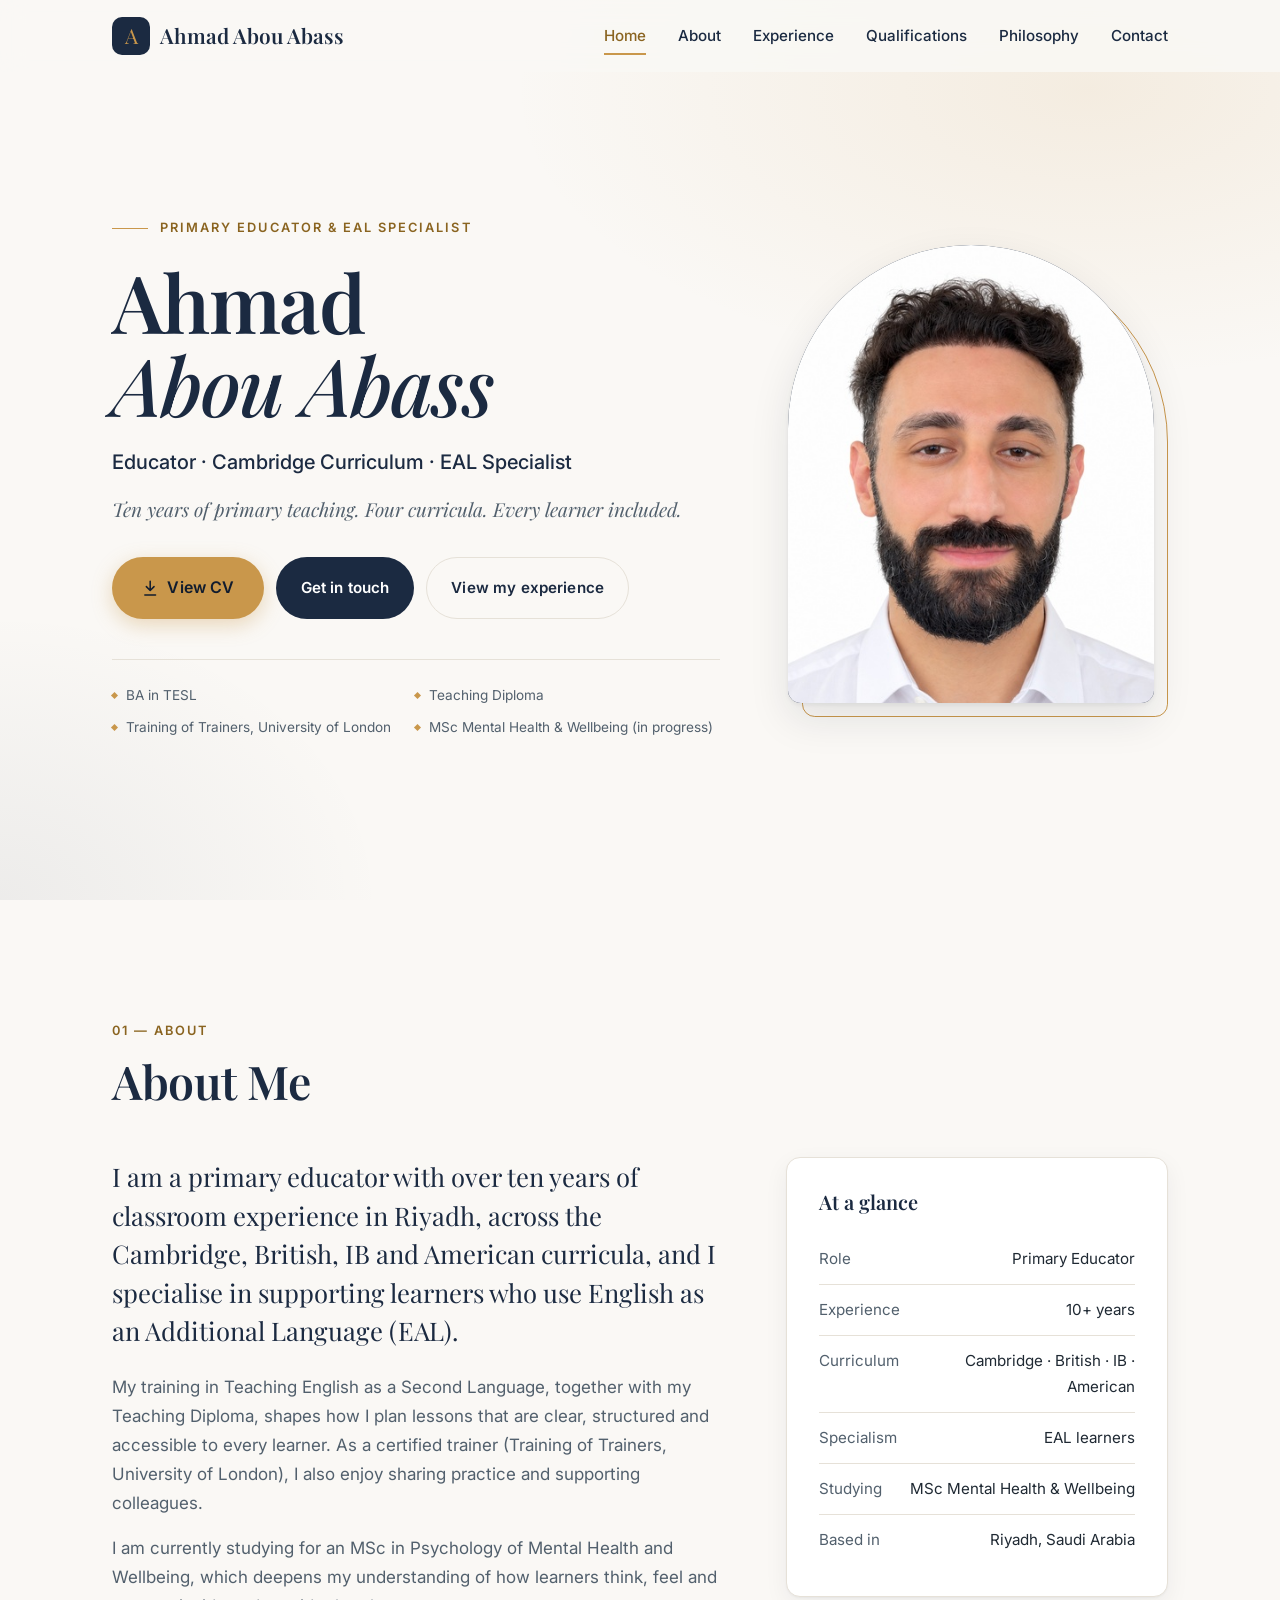
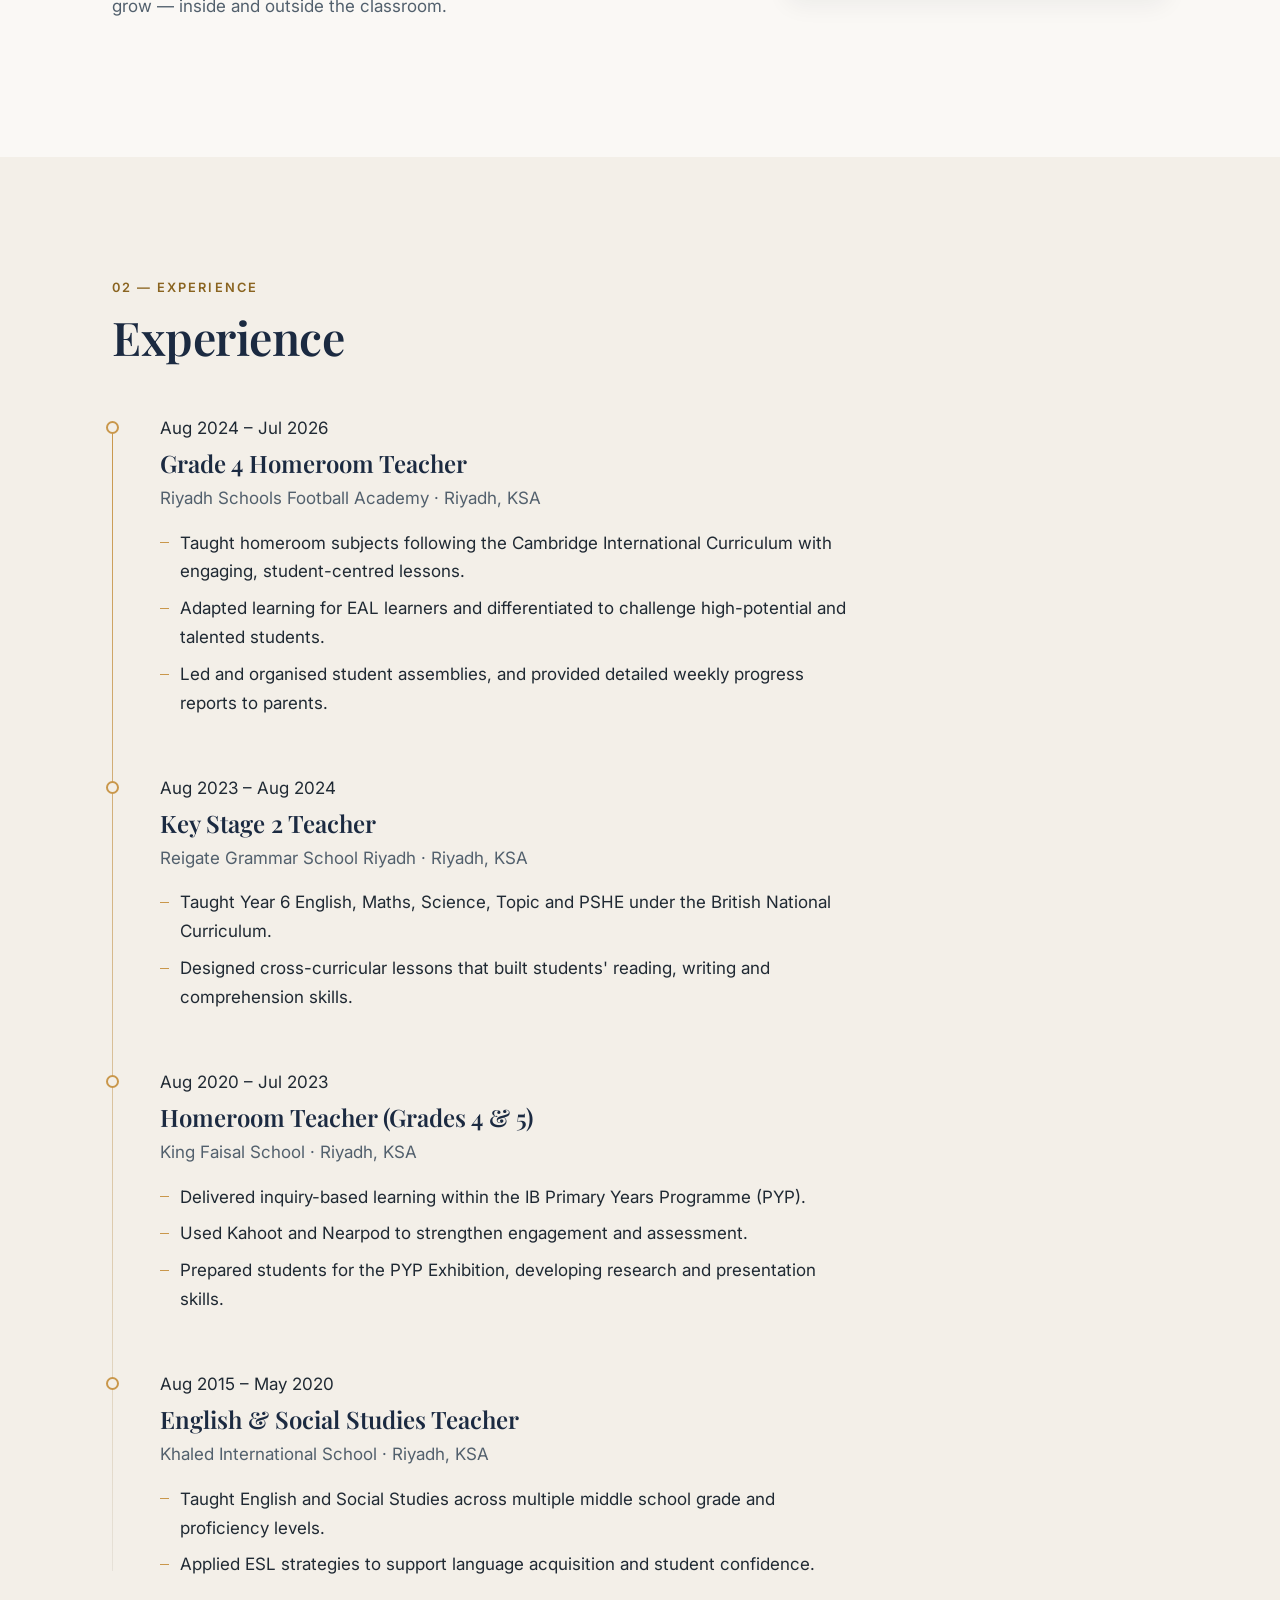
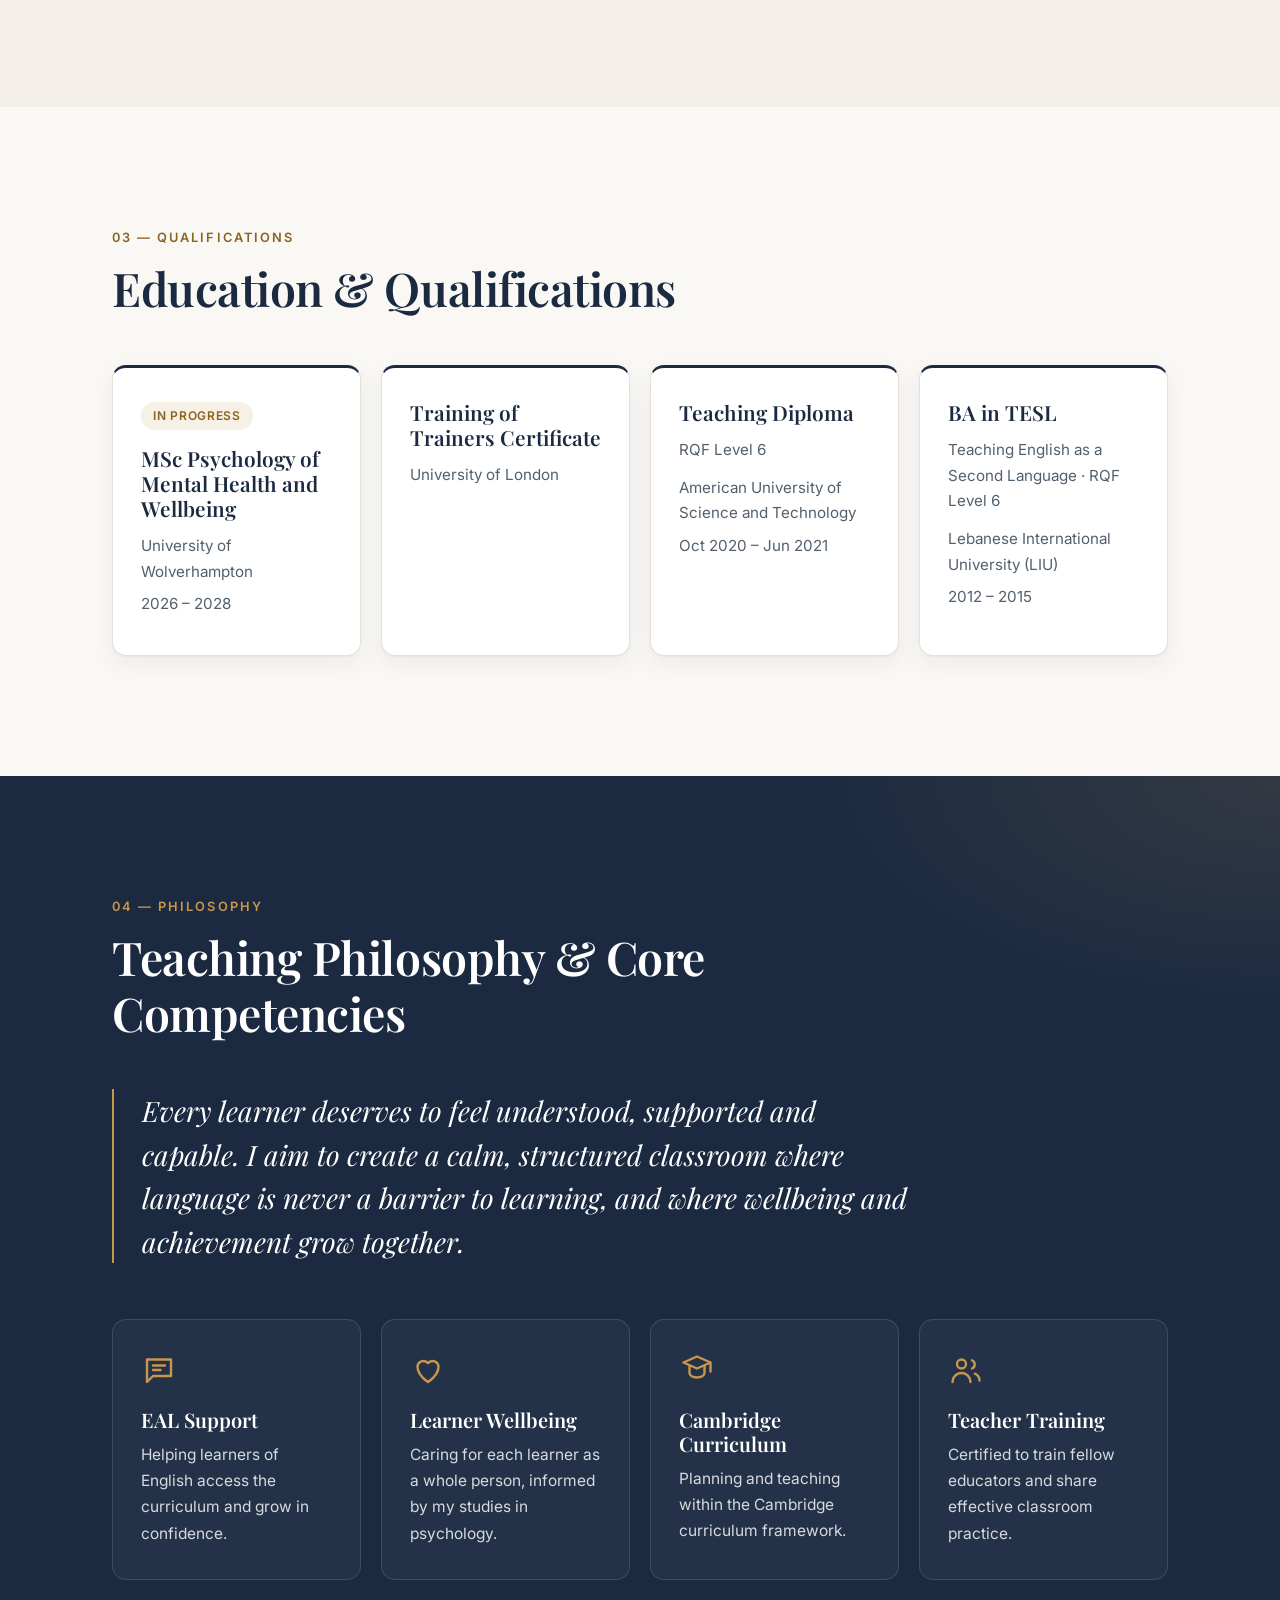
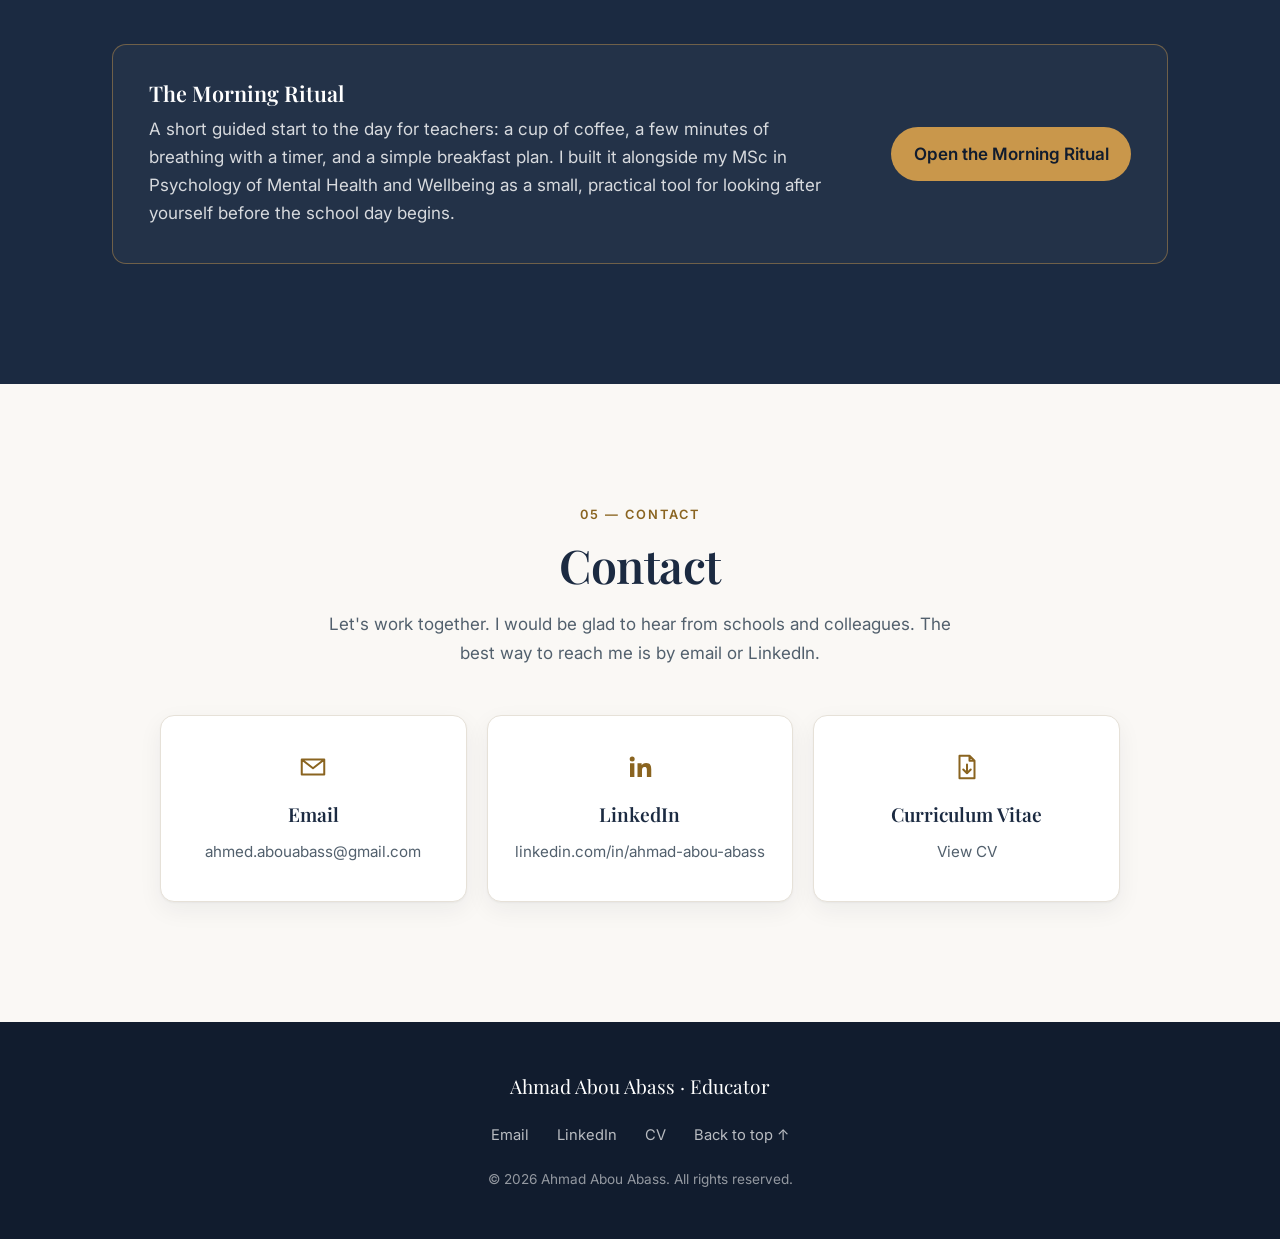
==== commit 603b6f7d: "CV as a printable page without phone number; add Morning Ritual card Co-Authored-By: Claude Sonnet 5" ====
--- a/index.html
+++ b/index.html
@@ -8,6 +8,38 @@
   <title>Ahmad Abou Abass | Educator · Cambridge Curriculum · EAL Specialist</title>
   <meta name="description" content="Portfolio of Ahmad Abou Abass, a primary educator and EAL specialist with over ten years of experience across the Cambridge, British, IB and American curricula.">
   <meta name="theme-color" content="#1B2A41">
+
+  <link rel="canonical" href="https://ahmedabouabass.github.io/Ahmad-Portfolio/">
+
+  <!-- Social sharing previews (WhatsApp, LinkedIn, Facebook, X) -->
+  <meta property="og:type" content="website">
+  <meta property="og:site_name" content="Ahmad Abou Abass">
+  <meta property="og:title" content="Ahmad Abou Abass | Educator &amp; EAL Specialist">
+  <meta property="og:description" content="Portfolio of Ahmad Abou Abass, a primary educator and EAL specialist with over ten years of experience across the Cambridge, British, IB and American curricula.">
+  <meta property="og:url" content="https://ahmedabouabass.github.io/Ahmad-Portfolio/">
+  <meta property="og:image" content="https://ahmedabouabass.github.io/Ahmad-Portfolio/images/social-card.jpg">
+  <meta property="og:image:width" content="1200">
+  <meta property="og:image:height" content="630">
+  <meta property="og:image:alt" content="Ahmad Abou Abass, Primary Educator and EAL Specialist">
+  <meta name="twitter:card" content="summary_large_image">
+  <meta name="twitter:title" content="Ahmad Abou Abass | Educator &amp; EAL Specialist">
+  <meta name="twitter:description" content="Portfolio of Ahmad Abou Abass, a primary educator and EAL specialist with over ten years of experience across the Cambridge, British, IB and American curricula.">
+  <meta name="twitter:image" content="https://ahmedabouabass.github.io/Ahmad-Portfolio/images/social-card.jpg">
+
+  <!-- Structured data: helps Google understand who this page is about -->
+  <script type="application/ld+json">
+  {
+    "@context": "https://schema.org",
+    "@type": "Person",
+    "name": "Ahmad Abou Abass",
+    "jobTitle": "Primary Educator and EAL Specialist",
+    "url": "https://ahmedabouabass.github.io/Ahmad-Portfolio/",
+    "image": "https://ahmedabouabass.github.io/Ahmad-Portfolio/images/ahmad-abou-abass.jpg",
+    "email": "mailto:ahmed.abouabass@gmail.com",
+    "address": {"@type": "PostalAddress", "addressLocality": "Riyadh", "addressCountry": "SA"},
+    "sameAs": ["https://www.linkedin.com/in/ahmad-abou-abass"]
+  }
+  </script>
 
   <!-- Small "A" icon shown in the browser tab -->
   <link rel="icon" href="data:image/svg+xml,%3Csvg xmlns='http://www.w3.org/2000/svg' viewBox='0 0 64 64'%3E%3Crect width='64' height='64' rx='14' fill='%231B2A41'/%3E%3Ctext x='50%25' y='54%25' text-anchor='middle' dominant-baseline='middle' font-family='Georgia,serif' font-size='38' fill='%23C9974B'%3EA%3C/text%3E%3C/svg%3E">
@@ -83,7 +115,7 @@
             <!-- Main call to action. The CV link is controlled in script.js -->
             <a class="btn btn--primary btn--large" href="cv/Ahmad-CV.pdf" data-cv-link>
               <svg class="btn-icon" viewBox="0 0 24 24" aria-hidden="true" focusable="false"><path d="M12 3v12m0 0-5-5m5 5 5-5M5 21h14" fill="none" stroke="currentColor" stroke-width="2" stroke-linecap="round" stroke-linejoin="round"/></svg>
-              Download CV
+              View CV
             </a>
             <a class="btn btn--secondary" href="#contact">Get in touch</a>
             <a class="btn btn--ghost" href="#experience">View my experience</a>
@@ -298,6 +330,18 @@
             <p>Certified to train fellow educators and share effective classroom practice.</p>
           </li>
         </ul>
+
+        <aside class="ritual-card reveal" aria-labelledby="ritual-title">
+          <div class="ritual-text">
+            <h3 id="ritual-title">The Morning Ritual</h3>
+            <p>
+              A short guided start to the day for teachers: a cup of coffee, a few minutes of breathing
+              with a timer, and a simple breakfast plan. I built it alongside my MSc in Psychology of
+              Mental Health and Wellbeing as a small, practical tool for looking after yourself before the school day begins.
+            </p>
+          </div>
+          <a class="ritual-link" href="routine/">Open the Morning Ritual</a>
+        </aside>
       </div>
     </section>
 
@@ -317,24 +361,24 @@
 
         <ul class="contact-grid">
           <li class="reveal">
-            <a class="contact-card" href="#contact" data-contact="email">
+            <a class="contact-card" href="mailto:ahmed.abouabass@gmail.com" data-contact="email">
               <svg class="contact-icon" viewBox="0 0 24 24" aria-hidden="true" focusable="false"><path d="M3 6h18v12H3V6Zm0 0 9 7 9-7" fill="none" stroke="currentColor" stroke-width="1.6" stroke-linejoin="round"/></svg>
               <span class="contact-label">Email</span>
-              <span class="contact-value" data-contact-text="email"><span class="placeholder placeholder--small">[PLACEHOLDER: Email address]</span></span>
+              <span class="contact-value" data-contact-text="email">ahmed.abouabass@gmail.com</span>
             </a>
           </li>
           <li class="reveal">
-            <a class="contact-card" href="#contact" data-contact="linkedin">
+            <a class="contact-card" href="https://www.linkedin.com/in/ahmad-abou-abass" data-contact="linkedin">
               <svg class="contact-icon" viewBox="0 0 24 24" aria-hidden="true" focusable="false"><path d="M4 9h3.5v11H4V9Zm1.75-5.5a2 2 0 1 1 0 4 2 2 0 0 1 0-4ZM10 9h3.3v1.6c.5-.9 1.7-1.9 3.6-1.9 3.6 0 4.1 2.3 4.1 5.3V20h-3.5v-5.2c0-1.3 0-2.9-1.8-2.9s-2.1 1.4-2.1 2.8V20H10V9Z" fill="currentColor"/></svg>
               <span class="contact-label">LinkedIn</span>
-              <span class="contact-value" data-contact-text="linkedin"><span class="placeholder placeholder--small">[PLACEHOLDER: LinkedIn URL]</span></span>
+              <span class="contact-value" data-contact-text="linkedin">linkedin.com/in/ahmad-abou-abass</span>
             </a>
           </li>
           <li class="reveal">
             <a class="contact-card" href="cv/Ahmad-CV.pdf" data-cv-link>
               <svg class="contact-icon" viewBox="0 0 24 24" aria-hidden="true" focusable="false"><path d="M6 3h8l4 4v14H6V3Zm8 0v4h4 M12 10v7m0 0-3-3m3 3 3-3" fill="none" stroke="currentColor" stroke-width="1.6" stroke-linecap="round" stroke-linejoin="round"/></svg>
               <span class="contact-label">Curriculum Vitae</span>
-              <span class="contact-value">Download CV (PDF)</span>
+              <span class="contact-value">View CV</span>
             </a>
           </li>
         </ul>
@@ -350,8 +394,8 @@
     <div class="container footer-inner">
       <p class="footer-name">Ahmad Abou Abass <span aria-hidden="true">·</span> Educator</p>
       <ul class="footer-links">
-        <li><a href="#contact" data-contact="email">Email</a></li>
-        <li><a href="#contact" data-contact="linkedin">LinkedIn</a></li>
+        <li><a href="mailto:ahmed.abouabass@gmail.com" data-contact="email">Email</a></li>
+        <li><a href="https://www.linkedin.com/in/ahmad-abou-abass" data-contact="linkedin">LinkedIn</a></li>
         <li><a href="cv/Ahmad-CV.pdf" data-cv-link>CV</a></li>
         <li><a href="#home">Back to top ↑</a></li>
       </ul>
--- a/styles.css
+++ b/styles.css
@@ -1136,3 +1136,34 @@
     transform: none;
   }
 }
+
+
+/* ---------- The Morning Ritual card (philosophy section) ---------- */
+.ritual-card {
+  margin-top: clamp(2.5rem, 6vw, 4rem);
+  display: flex;
+  flex-wrap: wrap;
+  align-items: center;
+  justify-content: space-between;
+  gap: 1.5rem 2.5rem;
+  padding: clamp(1.5rem, 4vw, 2.25rem);
+  border: 1px solid rgba(201, 151, 75, 0.45);
+  border-radius: var(--radius);
+  background: rgba(255, 255, 255, 0.04);
+}
+.ritual-text { flex: 1 1 28rem; max-width: 42rem; }
+.ritual-text h3 { margin: 0 0 0.5rem; font-size: 1.35rem; color: #fff; }
+.ritual-text p { margin: 0; color: rgba(255, 255, 255, 0.82); line-height: 1.65; }
+.ritual-link {
+  flex: 0 0 auto;
+  display: inline-block;
+  padding: 0.8rem 1.4rem;
+  border-radius: 999px;
+  background: var(--color-gold);
+  color: var(--color-navy-deep);
+  font-weight: 600;
+  text-decoration: none;
+  transition: background-color 0.2s var(--ease), transform 0.2s var(--ease);
+}
+.ritual-link:hover { background: #d8a85e; transform: translateY(-1px); }
+.ritual-link:focus-visible { outline: 3px solid #fff; outline-offset: 3px; }
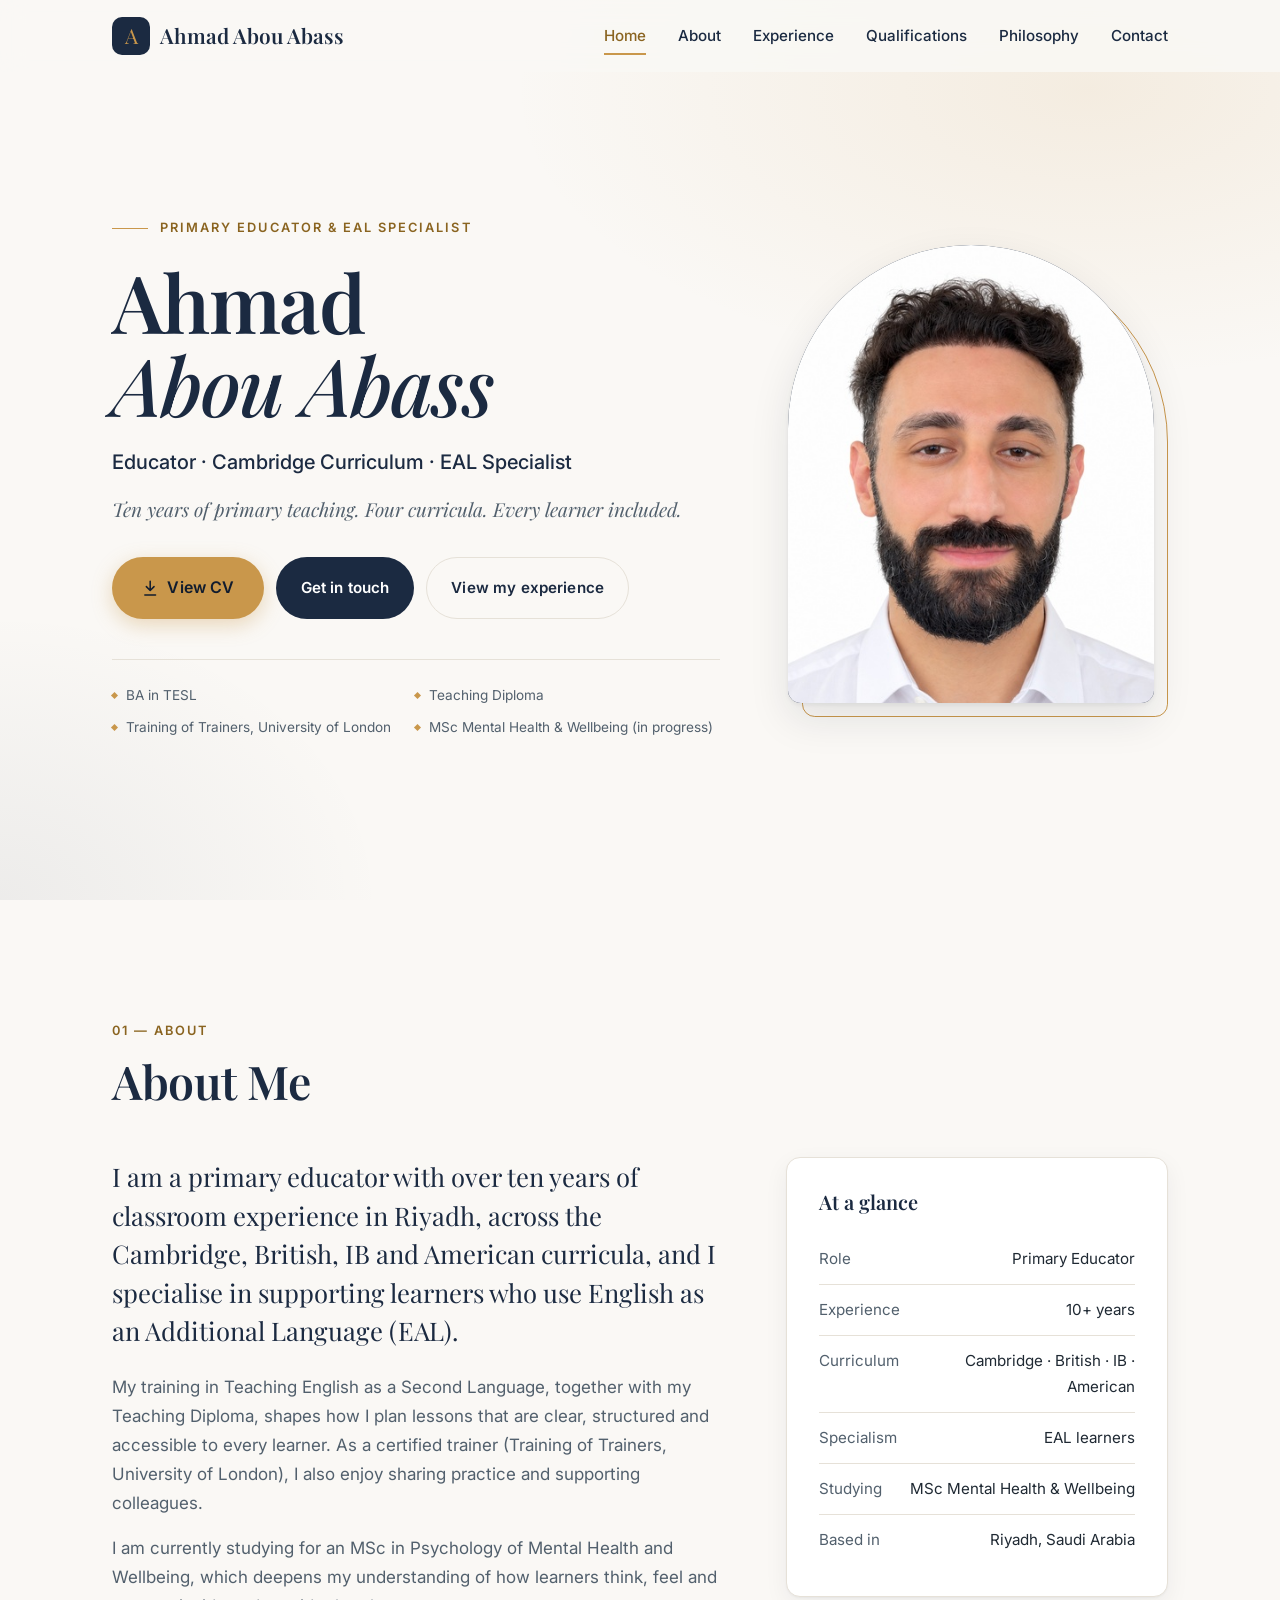
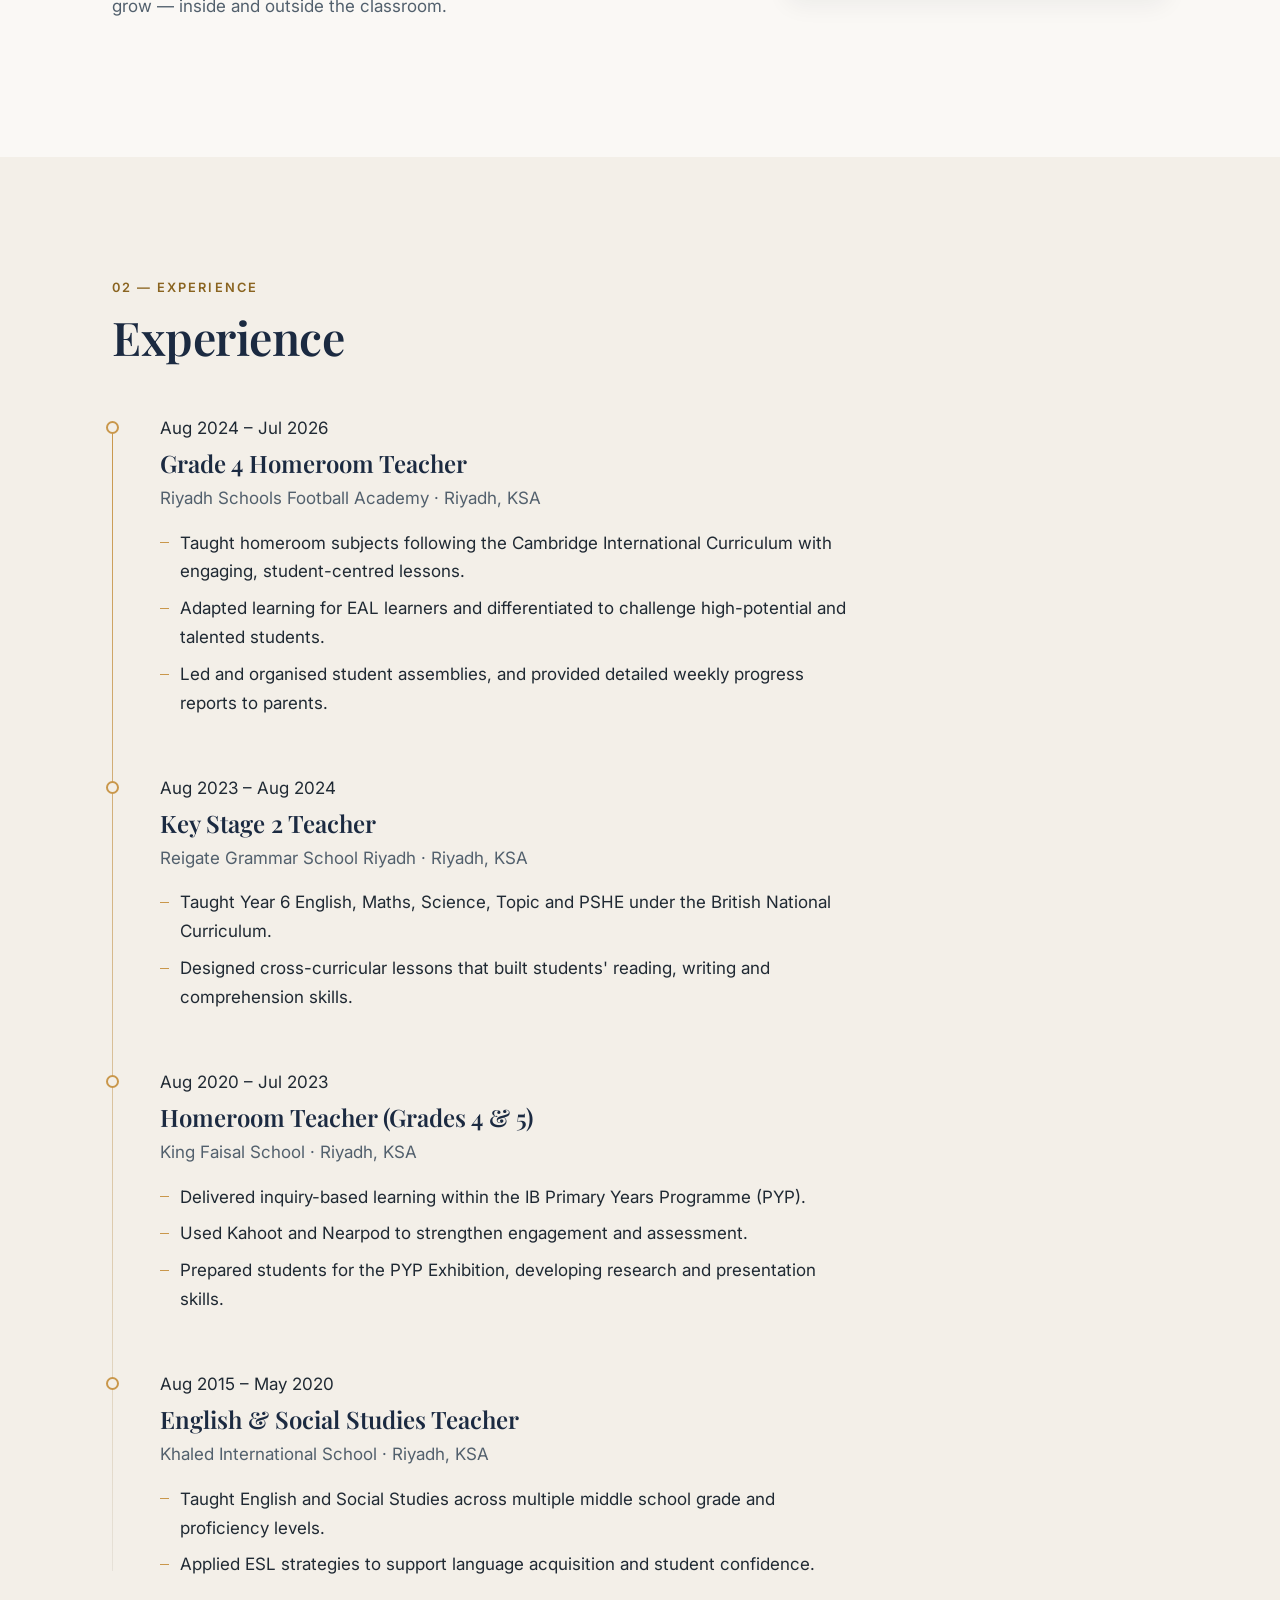
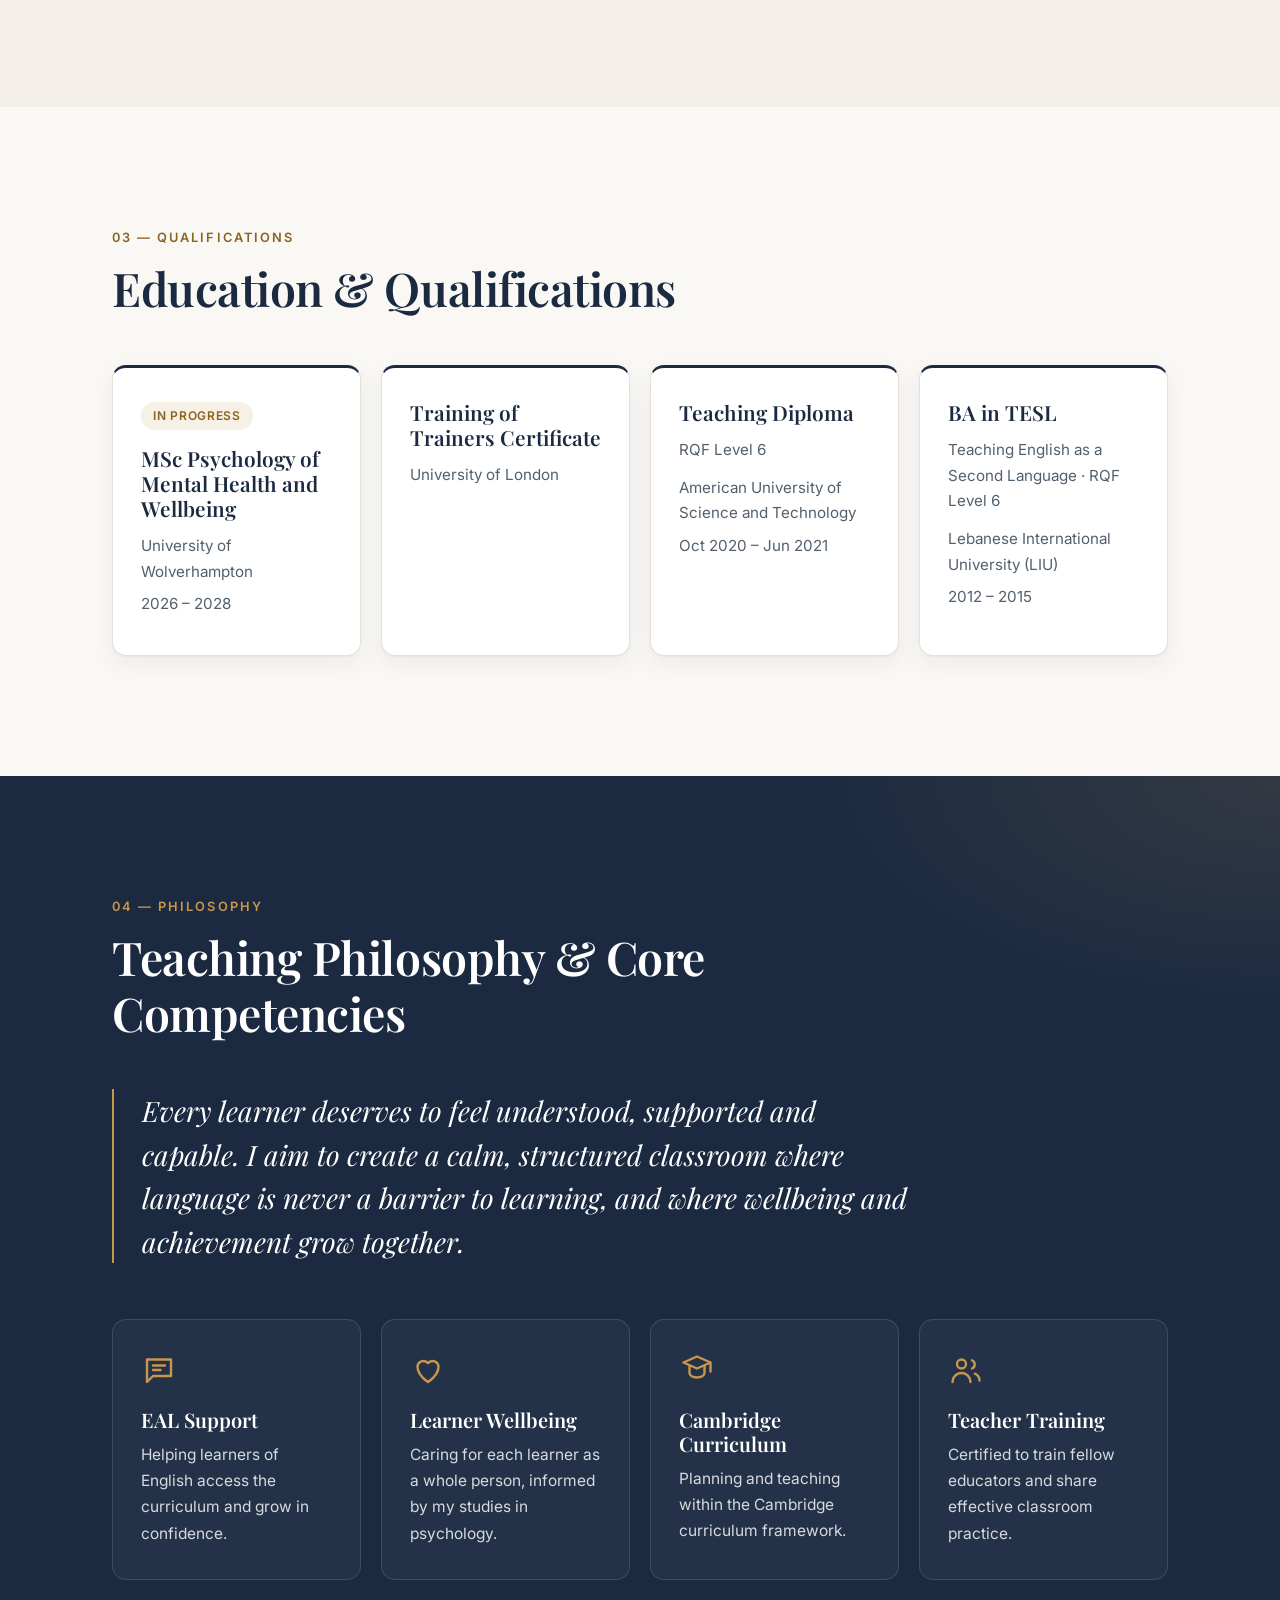
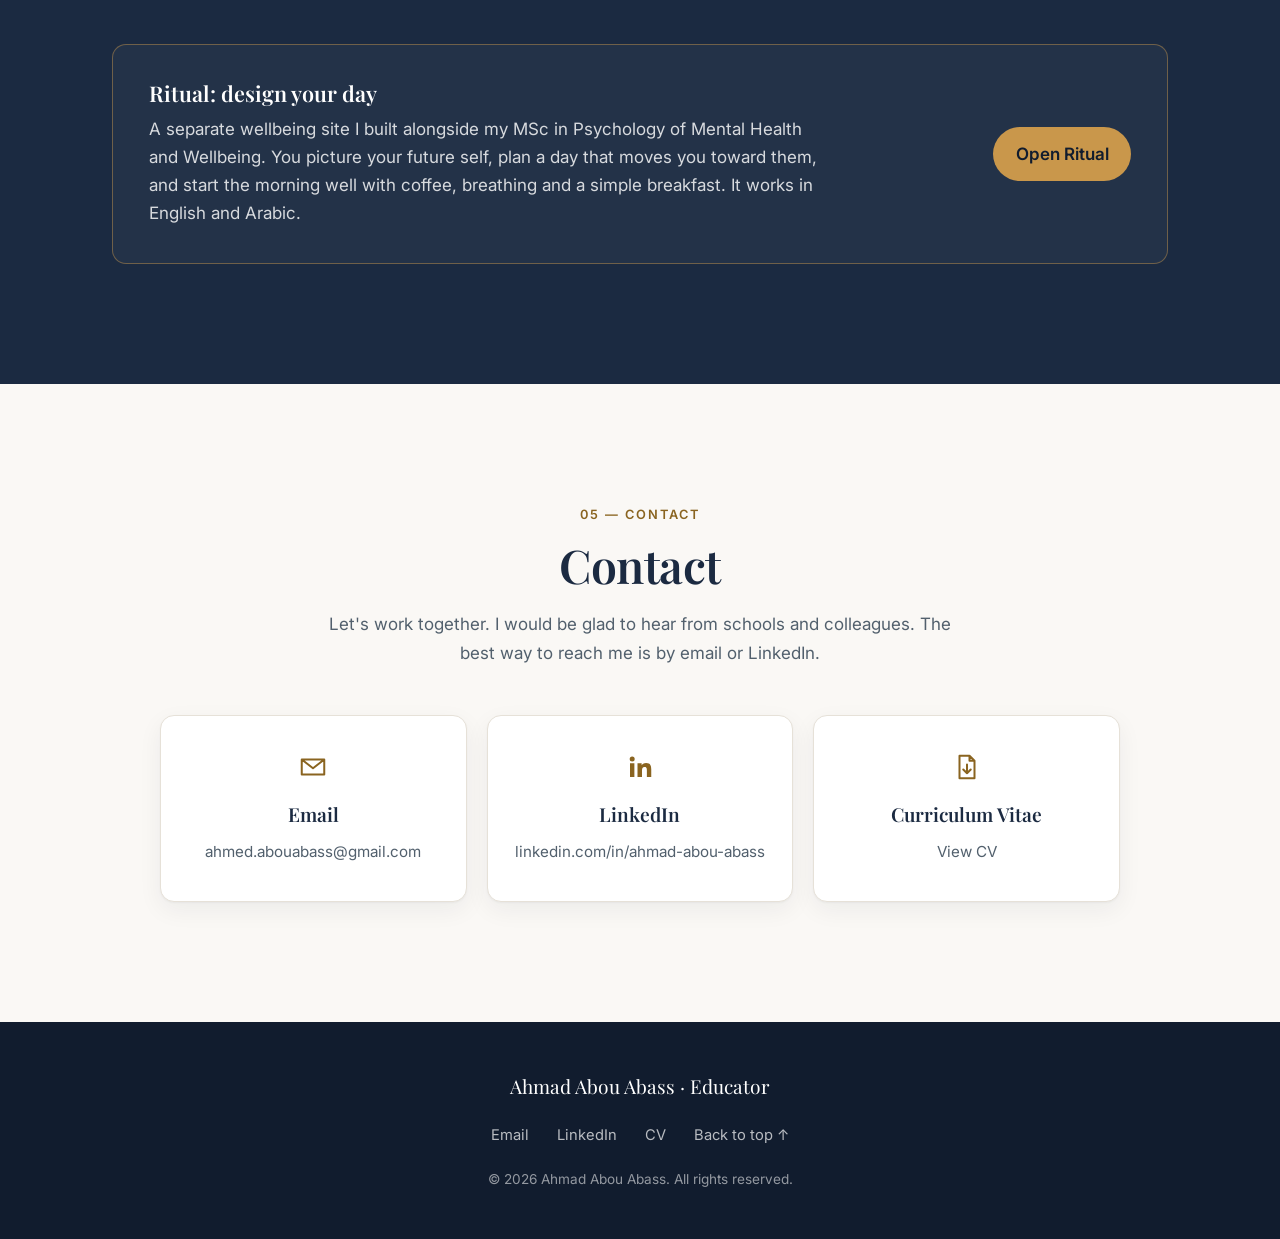
==== commit 40248d42: "Point the Ritual card to the new Ritual site; redirect old /routine/ Co-Authored-By: Claude Sonnet 5" ====
--- a/index.html
+++ b/index.html
@@ -333,14 +333,15 @@
 
         <aside class="ritual-card reveal" aria-labelledby="ritual-title">
           <div class="ritual-text">
-            <h3 id="ritual-title">The Morning Ritual</h3>
+            <h3 id="ritual-title">Ritual: design your day</h3>
             <p>
-              A short guided start to the day for teachers: a cup of coffee, a few minutes of breathing
-              with a timer, and a simple breakfast plan. I built it alongside my MSc in Psychology of
-              Mental Health and Wellbeing as a small, practical tool for looking after yourself before the school day begins.
+              A separate wellbeing site I built alongside my MSc in Psychology of Mental Health and
+              Wellbeing. You picture your future self, plan a day that moves you toward them, and
+              start the morning well with coffee, breathing and a simple breakfast. It works in
+              English and Arabic.
             </p>
           </div>
-          <a class="ritual-link" href="routine/">Open the Morning Ritual</a>
+          <a class="ritual-link" href="https://ahmedabouabass.github.io/">Open Ritual</a>
         </aside>
       </div>
     </section>
